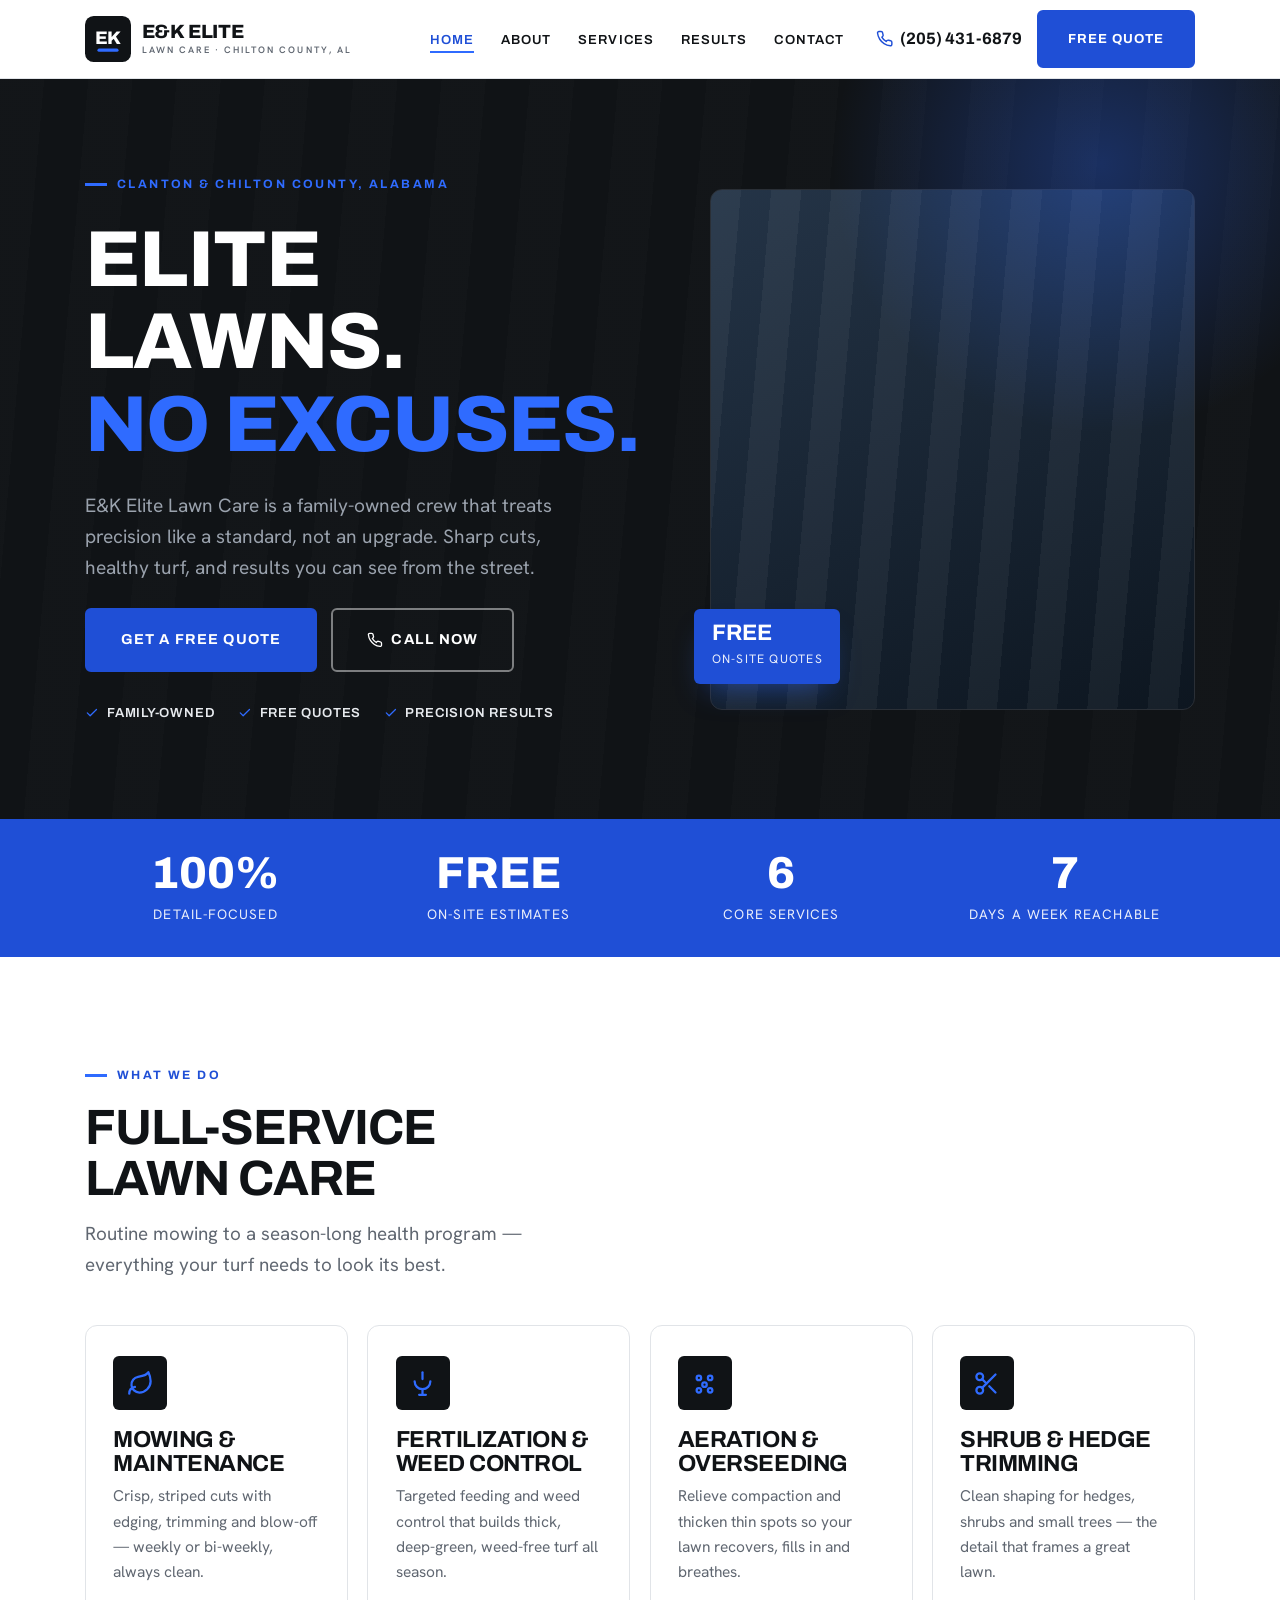
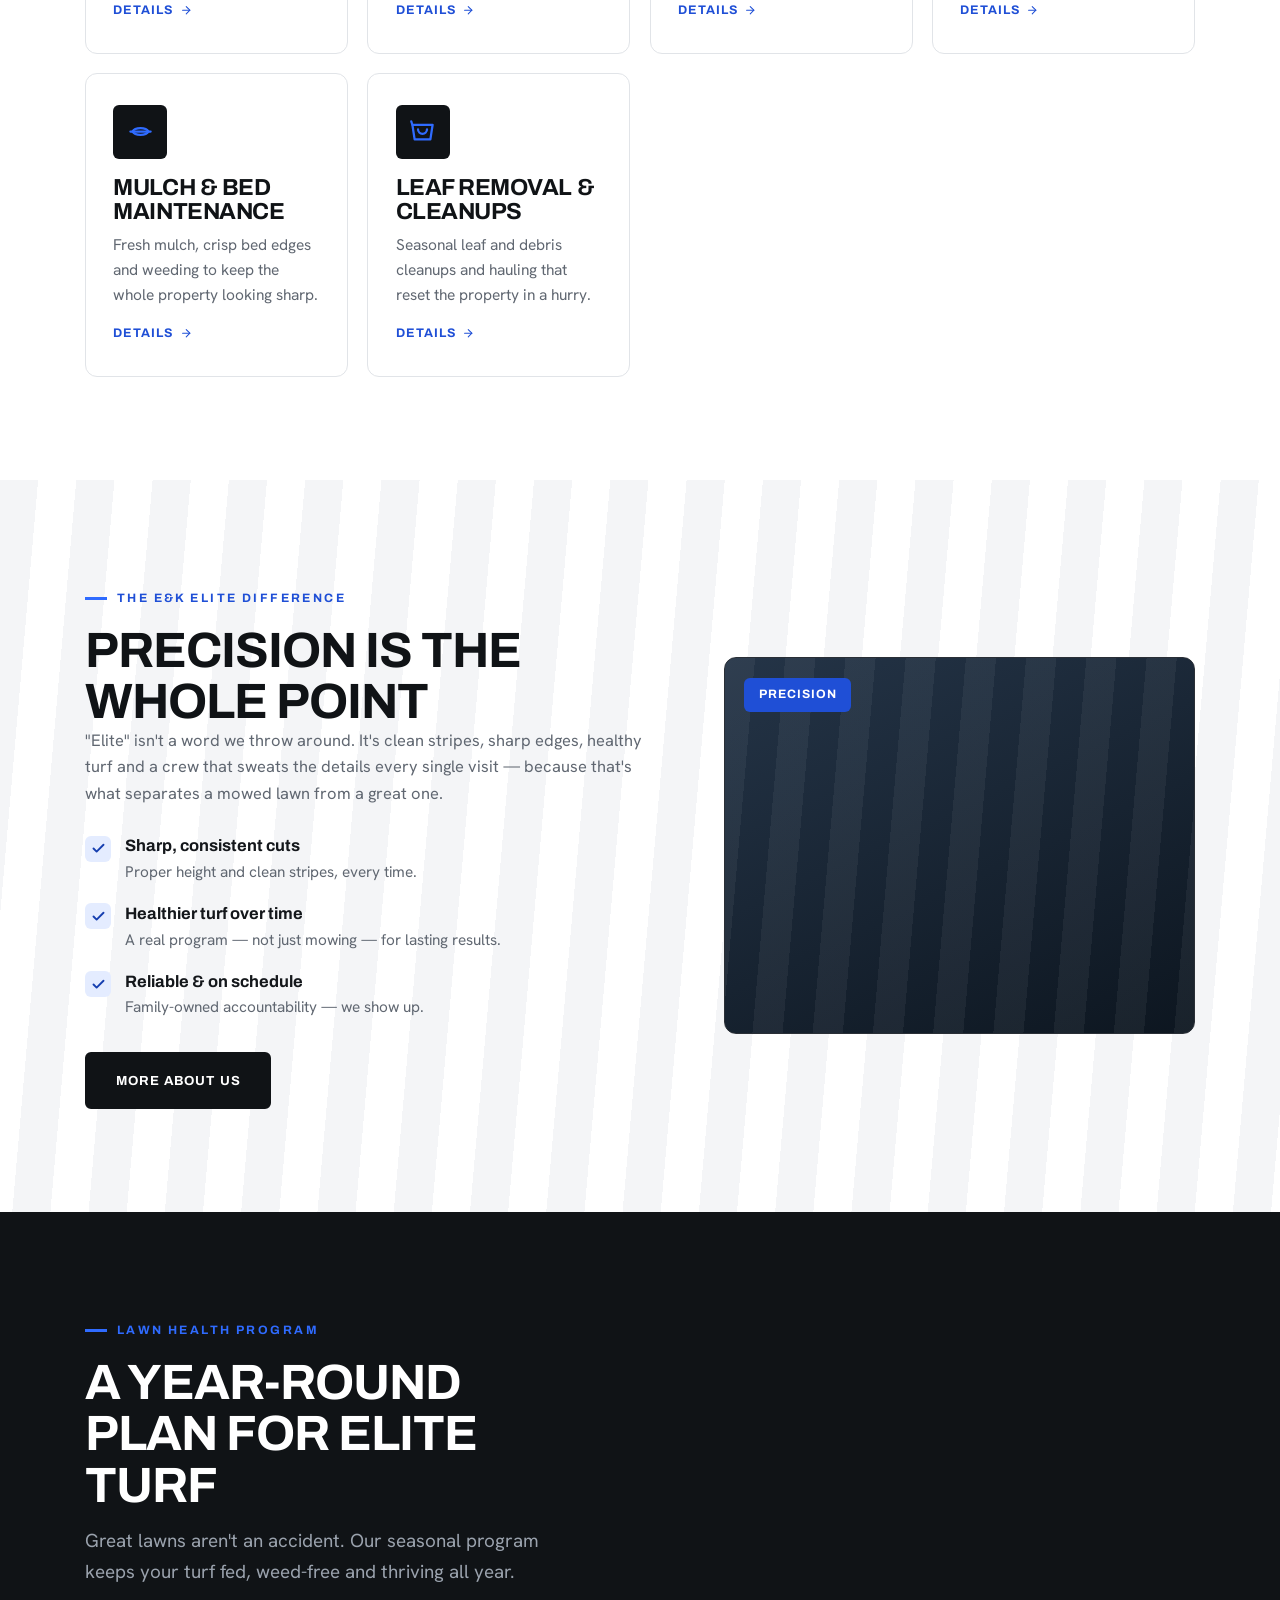
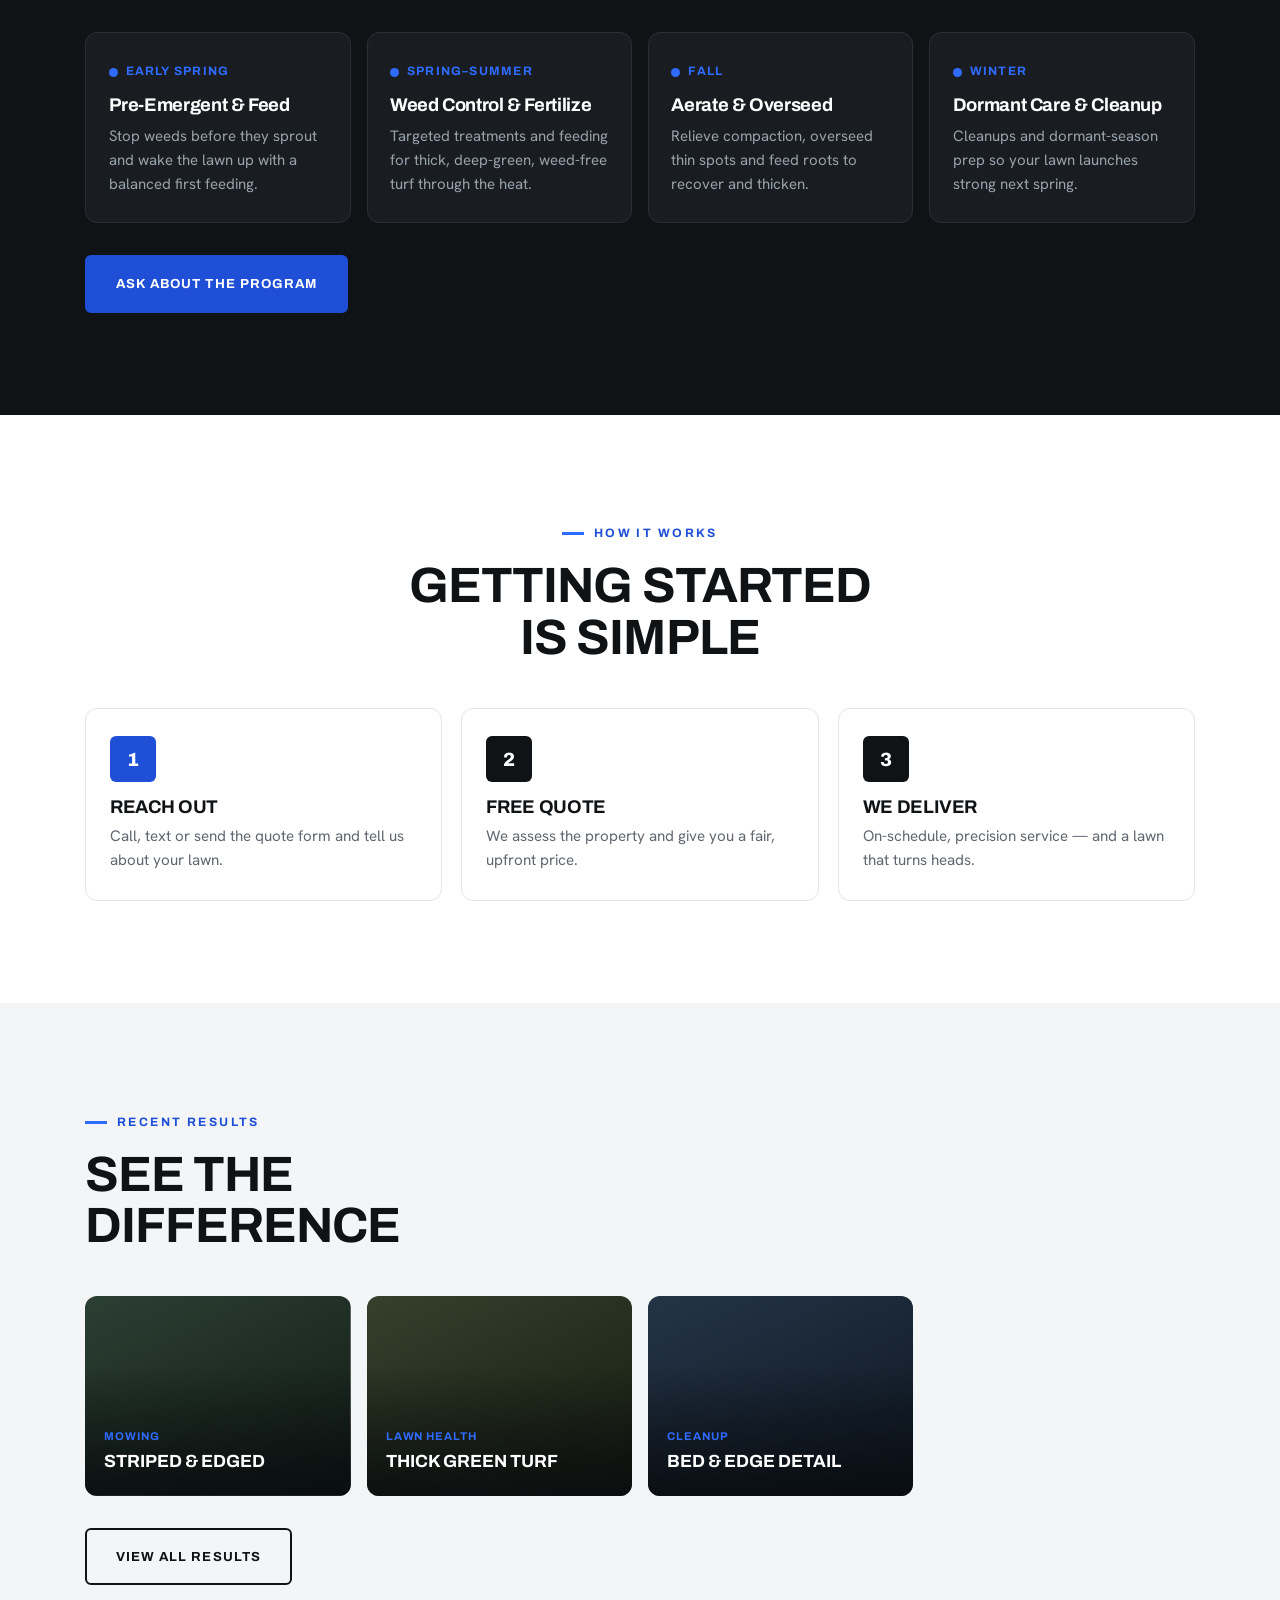
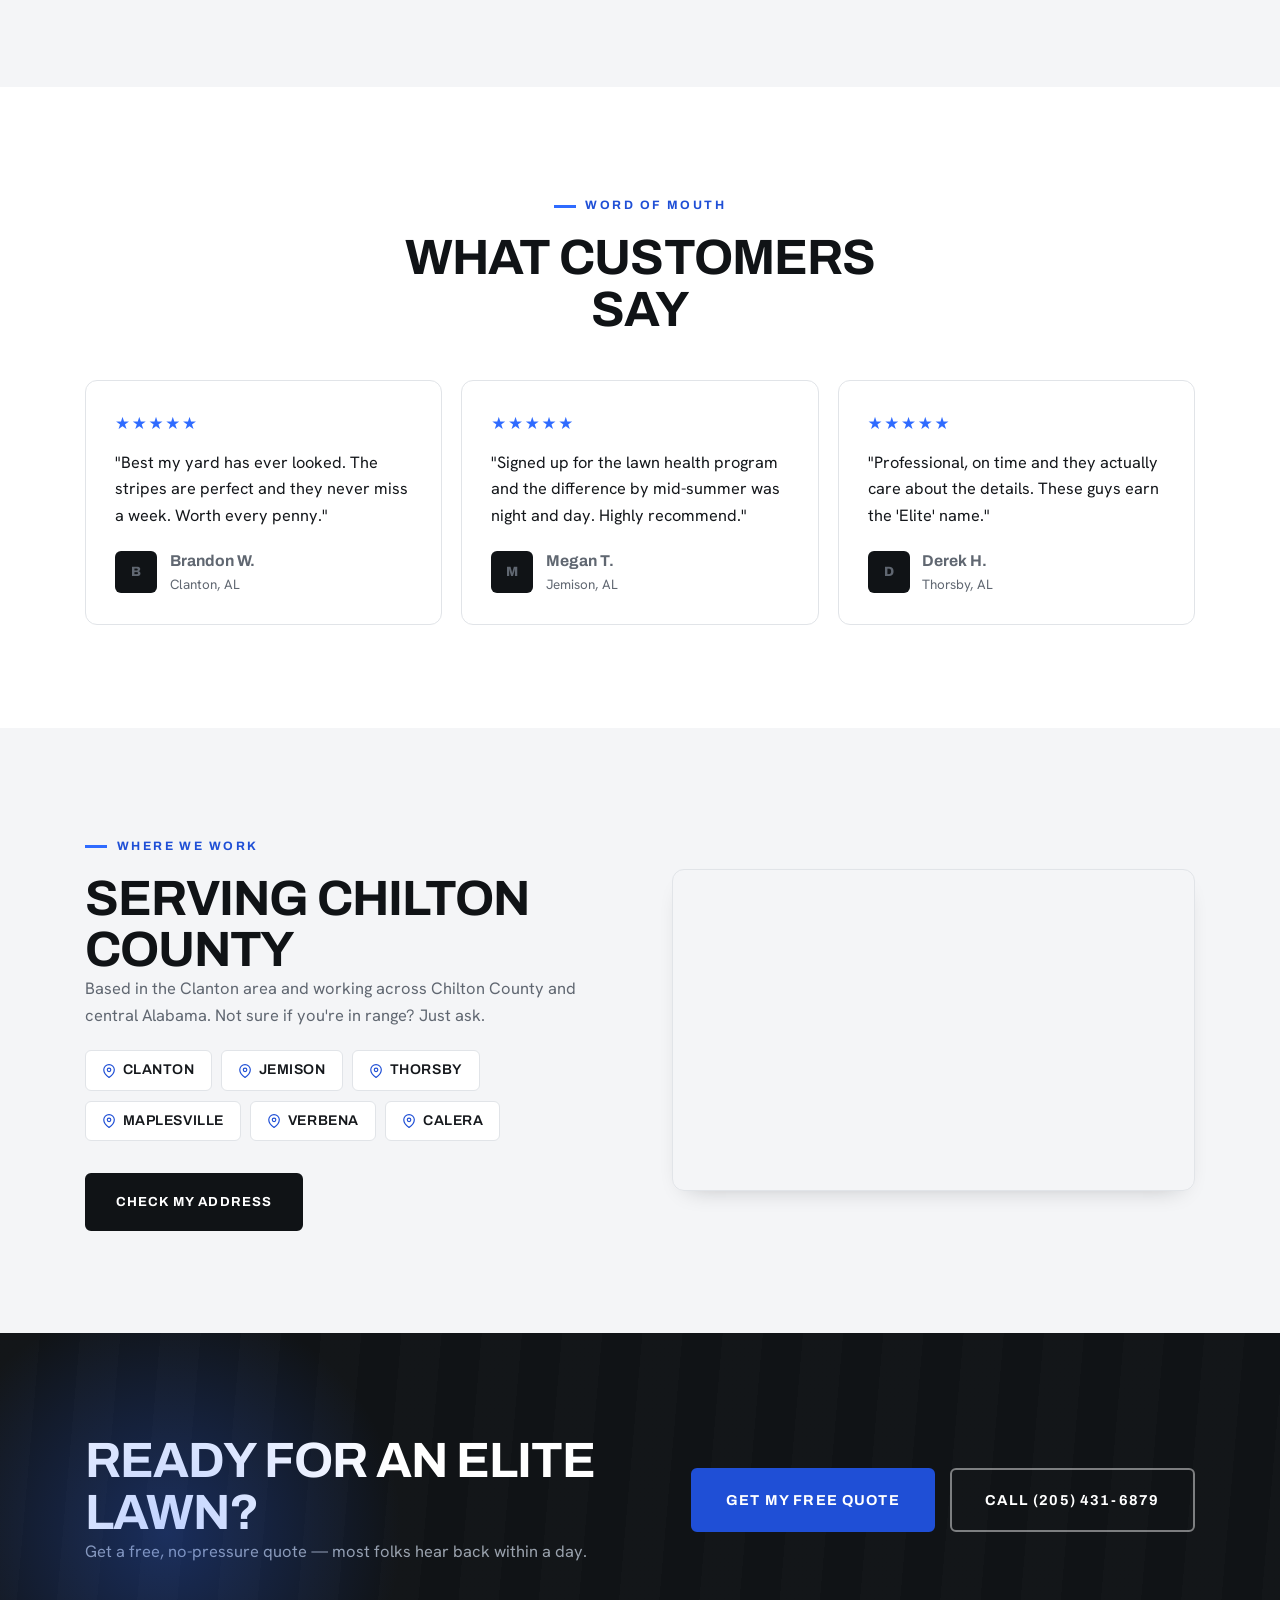
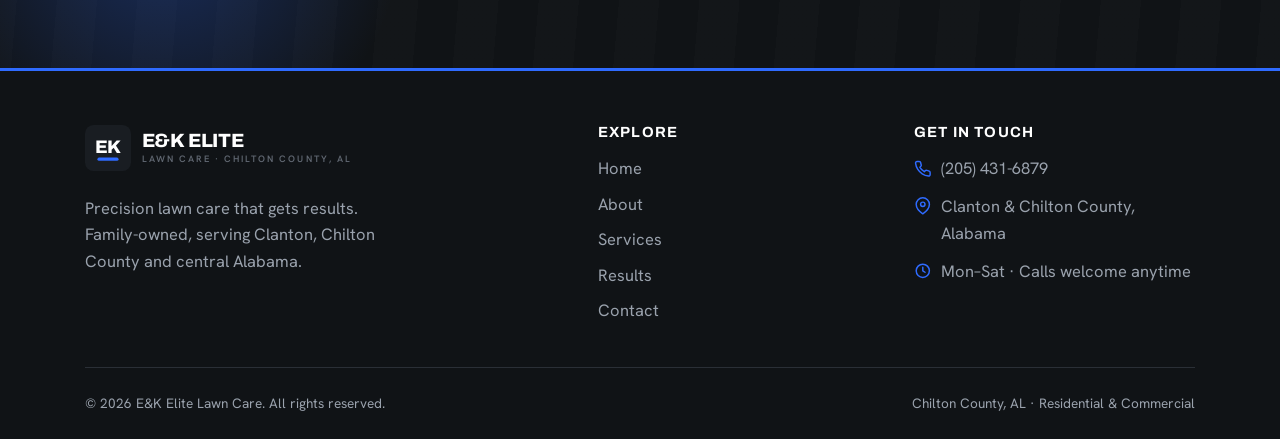
==== index.html @ ff31734d "Initial commit: E&K Elite Lawn Care website Co-Authored-By: Claude Opus 4.8 <noreply@anthropic.com>" ====
<!DOCTYPE html>
<html lang="en" class="no-js">
<head>
  <meta charset="UTF-8" />
  <meta name="viewport" content="width=device-width, initial-scale=1.0" />
  <title>E&amp;K Elite Lawn Care | Precision Lawn Care in Chilton County, AL</title>
  <meta name="description" content="E&K Elite Lawn Care delivers precision mowing, fertilization & weed control, and full lawn care across Clanton & Chilton County, AL. Free quotes — (205) 431-6879." />
  <meta name="theme-color" content="#101316" />
  <link rel="canonical" href="https://ekelitelawncare.example/" />

  <meta property="og:title" content="E&K Elite Lawn Care — Chilton County, AL" />
  <meta property="og:description" content="Precision lawn care that gets results. Family-owned, serving Clanton & Chilton County." />
  <meta property="og:type" content="website" />
  <meta property="og:locale" content="en_US" />

  <link rel="icon" href="assets/icons/favicon.svg" type="image/svg+xml" />
  <link rel="preconnect" href="https://fonts.googleapis.com" />
  <link rel="preconnect" href="https://fonts.gstatic.com" crossorigin />
  <link href="https://fonts.googleapis.com/css2?family=Archivo:wght@600;700;800&family=Hanken+Grotesk:wght@400;500;600;700&display=swap" rel="stylesheet" />
  <link rel="stylesheet" href="css/style.css" />

  <script type="application/ld+json">
  {
    "@context": "https://schema.org",
    "@type": "LandscapingBusiness",
    "name": "E&K Elite Lawn Care",
    "telephone": "+1-205-431-6879",
    "address": { "@type": "PostalAddress", "addressLocality": "Clanton", "addressRegion": "AL", "addressCountry": "US" },
    "areaServed": "Chilton County & central Alabama",
    "description": "Precision lawn care, fertilization and weed control serving Clanton and Chilton County, Alabama."
  }
  </script>
</head>
<body>
  <a class="skip-link" href="#main">Skip to content</a>

  <!-- ===================== HEADER ===================== -->
  <header class="header">
    <div class="container">
      <nav class="nav" aria-label="Primary">
        <a href="index.html" class="logo" aria-label="E&K Elite Lawn Care — home">
          <svg class="logo__mark" viewBox="0 0 48 48" aria-hidden="true">
            <rect width="48" height="48" rx="9" fill="#101316"/>
            <text x="24" y="29" text-anchor="middle" font-family="Archivo, Arial, sans-serif" font-weight="800" font-size="19" fill="#ffffff" letter-spacing="-0.5">EK</text>
            <rect x="13" y="34" width="22" height="3.4" rx="1.7" fill="#2f6bff"/>
          </svg>
          <span class="logo__name">E&amp;K Elite<small>Lawn Care · Chilton County, AL</small></span>
        </a>
        <div class="nav__menu" id="nav-menu">
          <ul class="nav__links">
            <li><a class="nav__link" href="index.html">Home</a></li>
            <li><a class="nav__link" href="about.html">About</a></li>
            <li><a class="nav__link" href="services.html">Services</a></li>
            <li><a class="nav__link" href="gallery.html">Results</a></li>
            <li><a class="nav__link" href="contact.html">Contact</a></li>
          </ul>
          <div class="nav__actions">
            <a href="tel:+12054316879" class="nav__phone" aria-label="Call (205) 431-6879">
              <svg viewBox="0 0 24 24" fill="none" stroke="currentColor" stroke-width="2" stroke-linecap="round" stroke-linejoin="round" aria-hidden="true"><path d="M22 16.92v3a2 2 0 0 1-2.18 2 19.79 19.79 0 0 1-8.63-3.07 19.5 19.5 0 0 1-6-6 19.79 19.79 0 0 1-3.07-8.67A2 2 0 0 1 4.11 2h3a2 2 0 0 1 2 1.72c.13.96.36 1.9.7 2.81a2 2 0 0 1-.45 2.11L8.09 9.91a16 16 0 0 0 6 6l1.27-1.27a2 2 0 0 1 2.11-.45c.91.34 1.85.57 2.81.7A2 2 0 0 1 22 16.92Z"/></svg>
              (205) 431-6879
            </a>
            <a href="contact.html" class="btn btn--blue">Free Quote</a>
          </div>
        </div>
        <button class="nav__toggle" aria-label="Toggle menu" aria-controls="nav-menu" aria-expanded="false"><span></span></button>
      </nav>
    </div>
  </header>
  <div class="nav-scrim" aria-hidden="true"></div>

  <main id="main">

    <!-- ===================== HERO ===================== -->
    <section class="hero">
      <div class="container hero__inner">
        <div class="hero__copy">
          <span class="eyebrow eyebrow--light reveal">Clanton &amp; Chilton County, Alabama</span>
          <h1 class="reveal" data-delay="1">Elite lawns.<br><span class="hl">No excuses.</span></h1>
          <p class="hero__lead reveal" data-delay="2">E&amp;K Elite Lawn Care is a family-owned crew that treats precision like a standard, not an upgrade. Sharp cuts, healthy turf, and results you can see from the street.</p>
          <div class="hero__actions reveal" data-delay="3">
            <a href="contact.html" class="btn btn--blue btn--lg">Get a Free Quote</a>
            <a href="tel:+12054316879" class="btn btn--ghost-light btn--lg">
              <svg viewBox="0 0 24 24" fill="none" stroke="currentColor" stroke-width="2" stroke-linecap="round" stroke-linejoin="round" aria-hidden="true"><path d="M22 16.92v3a2 2 0 0 1-2.18 2 19.79 19.79 0 0 1-8.63-3.07 19.5 19.5 0 0 1-6-6 19.79 19.79 0 0 1-3.07-8.67A2 2 0 0 1 4.11 2h3a2 2 0 0 1 2 1.72c.13.96.36 1.9.7 2.81a2 2 0 0 1-.45 2.11L8.09 9.91a16 16 0 0 0 6 6l1.27-1.27a2 2 0 0 1 2.11-.45c.91.34 1.85.57 2.81.7A2 2 0 0 1 22 16.92Z"/></svg>
              Call Now
            </a>
          </div>
          <div class="hero__chips reveal" data-delay="3">
            <span class="hero__chip"><svg viewBox="0 0 24 24" fill="none" stroke="currentColor" stroke-width="2.2" stroke-linecap="round" stroke-linejoin="round"><polyline points="20 6 9 17 4 12"/></svg>Family-Owned</span>
            <span class="hero__chip"><svg viewBox="0 0 24 24" fill="none" stroke="currentColor" stroke-width="2.2" stroke-linecap="round" stroke-linejoin="round"><polyline points="20 6 9 17 4 12"/></svg>Free Quotes</span>
            <span class="hero__chip"><svg viewBox="0 0 24 24" fill="none" stroke="currentColor" stroke-width="2.2" stroke-linecap="round" stroke-linejoin="round"><polyline points="20 6 9 17 4 12"/></svg>Precision Results</span>
          </div>
        </div>
        <div class="hero__visual reveal" data-delay="2">
          <!-- Replace background with a real striped-lawn / results photo -->
          <div class="hero__img" role="img" aria-label="A precision-striped, healthy green lawn"></div>
          <div class="hero__tag"><b>FREE</b><span>On-site quotes</span></div>
        </div>
      </div>
    </section>

    <!-- ===================== RESULTS STRIP ===================== -->
    <!-- Commitments, not track-record metrics. Update with real figures once available. -->
    <section class="results">
      <div class="container">
        <div class="results__row">
          <div class="results__item reveal"><div class="results__num"><span data-count="100" data-suffix="%">0%</span></div><div class="results__label">Detail-focused</div></div>
          <div class="results__item reveal" data-delay="1"><div class="results__num">FREE</div><div class="results__label">On-site estimates</div></div>
          <div class="results__item reveal" data-delay="2"><div class="results__num"><span data-count="6">0</span></div><div class="results__label">Core services</div></div>
          <div class="results__item reveal" data-delay="3"><div class="results__num"><span data-count="7">0</span></div><div class="results__label">Days a week reachable</div></div>
        </div>
      </div>
    </section>

    <!-- ===================== SERVICES ===================== -->
    <section class="section" aria-labelledby="svc-h">
      <div class="container">
        <div class="section-head reveal">
          <span class="eyebrow">What We Do</span>
          <h2 id="svc-h" style="margin-top:1rem">Full-service lawn care</h2>
          <p class="lead">Routine mowing to a season-long health program — everything your turf needs to look its best.</p>
        </div>
        <div class="cards">
          <article class="card reveal">
            <div class="card__ic"><svg viewBox="0 0 24 24" fill="none" stroke="currentColor" stroke-width="2" stroke-linecap="round" stroke-linejoin="round"><path d="M11 20A7 7 0 0 1 9.8 6.1C15.5 5 17 4.48 19 2c1 2 2 4.18 2 8 0 5.5-4.78 10-10 10Z"/><path d="M2 21c0-3 1.85-5.36 5.08-6"/></svg></div>
            <h3>Mowing &amp; Maintenance</h3>
            <p>Crisp, striped cuts with edging, trimming and blow-off — weekly or bi-weekly, always clean.</p>
            <a href="services.html#mowing" class="card__link">Details <svg viewBox="0 0 24 24" fill="none" stroke="currentColor" stroke-width="2" stroke-linecap="round" stroke-linejoin="round"><line x1="5" y1="12" x2="19" y2="12"/><polyline points="12 5 19 12 12 19"/></svg></a>
          </article>
          <article class="card reveal" data-delay="1">
            <div class="card__ic"><svg viewBox="0 0 24 24" fill="none" stroke="currentColor" stroke-width="2" stroke-linecap="round" stroke-linejoin="round"><path d="M12 2v6"/><path d="M5 10c0 4 3 7 7 7s7-3 7-7"/><path d="M9 22h6"/><path d="M12 17v5"/></svg></div>
            <h3>Fertilization &amp; Weed Control</h3>
            <p>Targeted feeding and weed control that builds thick, deep-green, weed-free turf all season.</p>
            <a href="services.html#fertilization" class="card__link">Details <svg viewBox="0 0 24 24" fill="none" stroke="currentColor" stroke-width="2" stroke-linecap="round" stroke-linejoin="round"><line x1="5" y1="12" x2="19" y2="12"/><polyline points="12 5 19 12 12 19"/></svg></a>
          </article>
          <article class="card reveal" data-delay="2">
            <div class="card__ic"><svg viewBox="0 0 24 24" fill="none" stroke="currentColor" stroke-width="2" stroke-linecap="round" stroke-linejoin="round"><circle cx="7" cy="7" r="2"/><circle cx="17" cy="7" r="2"/><circle cx="12" cy="13" r="2"/><circle cx="7" cy="18" r="2"/><circle cx="17" cy="18" r="2"/></svg></div>
            <h3>Aeration &amp; Overseeding</h3>
            <p>Relieve compaction and thicken thin spots so your lawn recovers, fills in and breathes.</p>
            <a href="services.html#aeration" class="card__link">Details <svg viewBox="0 0 24 24" fill="none" stroke="currentColor" stroke-width="2" stroke-linecap="round" stroke-linejoin="round"><line x1="5" y1="12" x2="19" y2="12"/><polyline points="12 5 19 12 12 19"/></svg></a>
          </article>
          <article class="card reveal">
            <div class="card__ic"><svg viewBox="0 0 24 24" fill="none" stroke="currentColor" stroke-width="2" stroke-linecap="round" stroke-linejoin="round"><circle cx="6" cy="6" r="3"/><circle cx="6" cy="18" r="3"/><line x1="20" y1="4" x2="8.12" y2="15.88"/><line x1="14.47" y1="14.48" x2="20" y2="20"/><line x1="8.12" y1="8.12" x2="12" y2="12"/></svg></div>
            <h3>Shrub &amp; Hedge Trimming</h3>
            <p>Clean shaping for hedges, shrubs and small trees — the detail that frames a great lawn.</p>
            <a href="services.html#trimming" class="card__link">Details <svg viewBox="0 0 24 24" fill="none" stroke="currentColor" stroke-width="2" stroke-linecap="round" stroke-linejoin="round"><line x1="5" y1="12" x2="19" y2="12"/><polyline points="12 5 19 12 12 19"/></svg></a>
          </article>
          <article class="card reveal" data-delay="1">
            <div class="card__ic"><svg viewBox="0 0 24 24" fill="none" stroke="currentColor" stroke-width="2" stroke-linecap="round" stroke-linejoin="round"><path d="M3 12h18"/><path d="M5 12c2-4 12-4 14 0"/><path d="M5 12c2 4 12 4 14 0"/></svg></div>
            <h3>Mulch &amp; Bed Maintenance</h3>
            <p>Fresh mulch, crisp bed edges and weeding to keep the whole property looking sharp.</p>
            <a href="services.html#mulch" class="card__link">Details <svg viewBox="0 0 24 24" fill="none" stroke="currentColor" stroke-width="2" stroke-linecap="round" stroke-linejoin="round"><line x1="5" y1="12" x2="19" y2="12"/><polyline points="12 5 19 12 12 19"/></svg></a>
          </article>
          <article class="card reveal" data-delay="2">
            <div class="card__ic"><svg viewBox="0 0 24 24" fill="none" stroke="currentColor" stroke-width="2" stroke-linecap="round" stroke-linejoin="round"><path d="M3 6h18l-2 13H5L3 6z"/><path d="M3 6 2 3"/><path d="M16 10a4 4 0 0 1-8 0"/></svg></div>
            <h3>Leaf Removal &amp; Cleanups</h3>
            <p>Seasonal leaf and debris cleanups and hauling that reset the property in a hurry.</p>
            <a href="services.html#cleanups" class="card__link">Details <svg viewBox="0 0 24 24" fill="none" stroke="currentColor" stroke-width="2" stroke-linecap="round" stroke-linejoin="round"><line x1="5" y1="12" x2="19" y2="12"/><polyline points="12 5 19 12 12 19"/></svg></a>
          </article>
        </div>
      </div>
    </section>

    <!-- ===================== FEATURE ===================== -->
    <section class="section section--paper stripes" aria-labelledby="feat-h">
      <div class="container split split--wide-left">
        <div class="reveal">
          <span class="eyebrow">The E&amp;K Elite Difference</span>
          <h2 id="feat-h" style="margin-top:1rem">Precision is the whole point</h2>
          <p class="muted">"Elite" isn't a word we throw around. It's clean stripes, sharp edges, healthy turf and a crew that sweats the details every single visit — because that's what separates a mowed lawn from a great one.</p>
          <ul class="checks">
            <li><span class="tick"><svg viewBox="0 0 24 24" fill="none" stroke="currentColor" stroke-width="3" stroke-linecap="round" stroke-linejoin="round"><polyline points="20 6 9 17 4 12"/></svg></span><span><b>Sharp, consistent cuts</b><span class="t">Proper height and clean stripes, every time.</span></span></li>
            <li><span class="tick"><svg viewBox="0 0 24 24" fill="none" stroke="currentColor" stroke-width="3" stroke-linecap="round" stroke-linejoin="round"><polyline points="20 6 9 17 4 12"/></svg></span><span><b>Healthier turf over time</b><span class="t">A real program — not just mowing — for lasting results.</span></span></li>
            <li><span class="tick"><svg viewBox="0 0 24 24" fill="none" stroke="currentColor" stroke-width="3" stroke-linecap="round" stroke-linejoin="round"><polyline points="20 6 9 17 4 12"/></svg></span><span><b>Reliable &amp; on schedule</b><span class="t">Family-owned accountability — we show up.</span></span></li>
          </ul>
          <a href="about.html" class="btn mt-2">More About Us</a>
        </div>
        <div class="feature__media reveal" data-delay="1">
          <!-- Replace background with a real striped-lawn detail photo -->
          <span class="pill">Precision</span>
        </div>
      </div>
    </section>

    <!-- ===================== PROGRAM TIMELINE ===================== -->
    <section class="section section--ink" aria-labelledby="prog-h">
      <div class="container">
        <div class="section-head reveal">
          <span class="eyebrow eyebrow--light">Lawn Health Program</span>
          <h2 id="prog-h" style="margin-top:1rem;color:#fff">A year-round plan for elite turf</h2>
          <p class="lead">Great lawns aren't an accident. Our seasonal program keeps your turf fed, weed-free and thriving all year.</p>
        </div>
        <div class="timeline reveal">
          <div class="phase"><span class="phase__season">Early Spring</span><h3>Pre-Emergent &amp; Feed</h3><p>Stop weeds before they sprout and wake the lawn up with a balanced first feeding.</p></div>
          <div class="phase"><span class="phase__season">Spring–Summer</span><h3>Weed Control &amp; Fertilize</h3><p>Targeted treatments and feeding for thick, deep-green, weed-free turf through the heat.</p></div>
          <div class="phase"><span class="phase__season">Fall</span><h3>Aerate &amp; Overseed</h3><p>Relieve compaction, overseed thin spots and feed roots to recover and thicken.</p></div>
          <div class="phase"><span class="phase__season">Winter</span><h3>Dormant Care &amp; Cleanup</h3><p>Cleanups and dormant-season prep so your lawn launches strong next spring.</p></div>
        </div>
        <p class="mt-2"><a href="contact.html" class="btn btn--blue">Ask About the Program</a></p>
      </div>
    </section>

    <!-- ===================== PROCESS ===================== -->
    <section class="section" aria-labelledby="how-h">
      <div class="container">
        <div class="section-head section-head--center reveal">
          <span class="eyebrow eyebrow--center">How It Works</span>
          <h2 id="how-h" style="margin-top:1rem">Getting started is simple</h2>
        </div>
        <div class="steps">
          <div class="step reveal"><div class="step__n">1</div><h3>Reach Out</h3><p>Call, text or send the quote form and tell us about your lawn.</p></div>
          <div class="step reveal" data-delay="1"><div class="step__n">2</div><h3>Free Quote</h3><p>We assess the property and give you a fair, upfront price.</p></div>
          <div class="step reveal" data-delay="2"><div class="step__n">3</div><h3>We Deliver</h3><p>On-schedule, precision service — and a lawn that turns heads.</p></div>
        </div>
      </div>
    </section>

    <!-- ===================== RESULTS TEASER ===================== -->
    <section class="section section--paper" aria-labelledby="work-h">
      <div class="container">
        <div class="section-head reveal">
          <span class="eyebrow">Recent Results</span>
          <h2 id="work-h" style="margin-top:1rem">See the difference</h2>
        </div>
        <!-- Placeholder tiles — replace each tile's background with a real photo -->
        <div class="gallery reveal">
          <article class="tile t-1"><span class="tile__cat">Mowing</span><span class="tile__title">Striped &amp; edged</span></article>
          <article class="tile t-3"><span class="tile__cat">Lawn Health</span><span class="tile__title">Thick green turf</span></article>
          <article class="tile t-2"><span class="tile__cat">Cleanup</span><span class="tile__title">Bed &amp; edge detail</span></article>
        </div>
        <p class="mt-2"><a href="gallery.html" class="btn btn--ghost">View All Results</a></p>
      </div>
    </section>

    <!-- ===================== REVIEWS ===================== -->
    <!-- PLACEHOLDER reviews — replace with real Google/Facebook reviews before launch. -->
    <section class="section" aria-labelledby="rev-h">
      <div class="container">
        <div class="section-head section-head--center reveal">
          <span class="eyebrow eyebrow--center">Word of Mouth</span>
          <h2 id="rev-h" style="margin-top:1rem">What customers say</h2>
        </div>
        <div class="reviews">
          <figure class="review reveal">
            <div class="review__stars" aria-label="5 out of 5 stars">★★★★★</div>
            <blockquote><p>"Best my yard has ever looked. The stripes are perfect and they never miss a week. Worth every penny."</p></blockquote>
            <figcaption class="review__by"><span class="review__av">B</span><span><b>Brandon W.</b><span>Clanton, AL</span></span></figcaption>
          </figure>
          <figure class="review reveal" data-delay="1">
            <div class="review__stars" aria-label="5 out of 5 stars">★★★★★</div>
            <blockquote><p>"Signed up for the lawn health program and the difference by mid-summer was night and day. Highly recommend."</p></blockquote>
            <figcaption class="review__by"><span class="review__av">M</span><span><b>Megan T.</b><span>Jemison, AL</span></span></figcaption>
          </figure>
          <figure class="review reveal" data-delay="2">
            <div class="review__stars" aria-label="5 out of 5 stars">★★★★★</div>
            <blockquote><p>"Professional, on time and they actually care about the details. These guys earn the 'Elite' name."</p></blockquote>
            <figcaption class="review__by"><span class="review__av">D</span><span><b>Derek H.</b><span>Thorsby, AL</span></span></figcaption>
          </figure>
        </div>
      </div>
    </section>

    <!-- ===================== SERVICE AREA ===================== -->
    <section class="section section--paper" aria-labelledby="area-h">
      <div class="container split">
        <div class="reveal">
          <span class="eyebrow">Where We Work</span>
          <h2 id="area-h" style="margin-top:1rem">Serving Chilton County</h2>
          <p class="muted">Based in the Clanton area and working across Chilton County and central Alabama. Not sure if you're in range? Just ask.</p>
          <div class="area__chips">
            <span class="area__chip"><svg viewBox="0 0 24 24" fill="none" stroke="currentColor" stroke-width="2"><path d="M21 10c0 7-9 13-9 13s-9-6-9-13a9 9 0 0 1 18 0Z"/><circle cx="12" cy="10" r="3"/></svg>Clanton</span>
            <span class="area__chip"><svg viewBox="0 0 24 24" fill="none" stroke="currentColor" stroke-width="2"><path d="M21 10c0 7-9 13-9 13s-9-6-9-13a9 9 0 0 1 18 0Z"/><circle cx="12" cy="10" r="3"/></svg>Jemison</span>
            <span class="area__chip"><svg viewBox="0 0 24 24" fill="none" stroke="currentColor" stroke-width="2"><path d="M21 10c0 7-9 13-9 13s-9-6-9-13a9 9 0 0 1 18 0Z"/><circle cx="12" cy="10" r="3"/></svg>Thorsby</span>
            <span class="area__chip"><svg viewBox="0 0 24 24" fill="none" stroke="currentColor" stroke-width="2"><path d="M21 10c0 7-9 13-9 13s-9-6-9-13a9 9 0 0 1 18 0Z"/><circle cx="12" cy="10" r="3"/></svg>Maplesville</span>
            <span class="area__chip"><svg viewBox="0 0 24 24" fill="none" stroke="currentColor" stroke-width="2"><path d="M21 10c0 7-9 13-9 13s-9-6-9-13a9 9 0 0 1 18 0Z"/><circle cx="12" cy="10" r="3"/></svg>Verbena</span>
            <span class="area__chip"><svg viewBox="0 0 24 24" fill="none" stroke="currentColor" stroke-width="2"><path d="M21 10c0 7-9 13-9 13s-9-6-9-13a9 9 0 0 1 18 0Z"/><circle cx="12" cy="10" r="3"/></svg>Calera</span>
          </div>
          <a href="contact.html" class="btn mt-2">Check My Address</a>
        </div>
        <div class="area__map reveal" data-delay="1">
          <iframe title="E&K Elite Lawn Care service area — Chilton County, Alabama"
            src="https://www.google.com/maps?q=Clanton,%20Alabama&output=embed"
            loading="lazy" referrerpolicy="no-referrer-when-downgrade"></iframe>
        </div>
      </div>
    </section>

    <!-- ===================== CTA ===================== -->
    <section class="section cta">
      <div class="container cta__inner">
        <div class="reveal">
          <h2>Ready for an elite lawn?</h2>
          <p>Get a free, no-pressure quote — most folks hear back within a day.</p>
        </div>
        <div class="hero__actions reveal" data-delay="1">
          <a href="contact.html" class="btn btn--blue btn--lg">Get My Free Quote</a>
          <a href="tel:+12054316879" class="btn btn--ghost-light btn--lg">Call (205) 431-6879</a>
        </div>
      </div>
    </section>
  </main>

  <!-- ===================== FOOTER ===================== -->
  <footer class="footer">
    <div class="container">
      <div class="footer__grid">
        <div class="footer__about">
          <a href="index.html" class="logo" aria-label="E&K Elite Lawn Care — home">
            <svg class="logo__mark" viewBox="0 0 48 48" aria-hidden="true">
              <rect width="48" height="48" rx="9" fill="#191d22"/>
              <text x="24" y="29" text-anchor="middle" font-family="Archivo, Arial, sans-serif" font-weight="800" font-size="19" fill="#ffffff" letter-spacing="-0.5">EK</text>
              <rect x="13" y="34" width="22" height="3.4" rx="1.7" fill="#2f6bff"/>
            </svg>
            <span class="logo__name">E&amp;K Elite<small>Lawn Care · Chilton County, AL</small></span>
          </a>
          <p>Precision lawn care that gets results. Family-owned, serving Clanton, Chilton County and central Alabama.</p>
        </div>
        <div>
          <h4>Explore</h4>
          <ul class="footer__links">
            <li><a href="index.html">Home</a></li>
            <li><a href="about.html">About</a></li>
            <li><a href="services.html">Services</a></li>
            <li><a href="gallery.html">Results</a></li>
            <li><a href="contact.html">Contact</a></li>
          </ul>
        </div>
        <div>
          <h4>Get in Touch</h4>
          <ul class="footer__contact">
            <li><svg viewBox="0 0 24 24" fill="none" stroke="currentColor" stroke-width="2" stroke-linecap="round" stroke-linejoin="round"><path d="M22 16.92v3a2 2 0 0 1-2.18 2 19.79 19.79 0 0 1-8.63-3.07 19.5 19.5 0 0 1-6-6 19.79 19.79 0 0 1-3.07-8.67A2 2 0 0 1 4.11 2h3a2 2 0 0 1 2 1.72c.13.96.36 1.9.7 2.81a2 2 0 0 1-.45 2.11L8.09 9.91a16 16 0 0 0 6 6l1.27-1.27a2 2 0 0 1 2.11-.45c.91.34 1.85.57 2.81.7A2 2 0 0 1 22 16.92Z"/></svg><a href="tel:+12054316879">(205) 431-6879</a></li>
            <li><svg viewBox="0 0 24 24" fill="none" stroke="currentColor" stroke-width="2" stroke-linecap="round" stroke-linejoin="round"><path d="M21 10c0 7-9 13-9 13s-9-6-9-13a9 9 0 0 1 18 0Z"/><circle cx="12" cy="10" r="3"/></svg><span>Clanton &amp; Chilton County, Alabama</span></li>
            <li><svg viewBox="0 0 24 24" fill="none" stroke="currentColor" stroke-width="2" stroke-linecap="round" stroke-linejoin="round"><circle cx="12" cy="12" r="9"/><polyline points="12 7 12 12 15 14"/></svg><span>Mon–Sat · Calls welcome anytime</span></li>
          </ul>
        </div>
      </div>
      <div class="footer__bottom">
        <span>&copy; <span id="year">2026</span> E&amp;K Elite Lawn Care. All rights reserved.</span>
        <span>Chilton County, AL · Residential &amp; Commercial</span>
      </div>
    </div>
  </footer>

  <button class="to-top" aria-label="Back to top"><svg viewBox="0 0 24 24" fill="none" stroke="currentColor" stroke-width="2.4" stroke-linecap="round" stroke-linejoin="round" width="20" height="20"><polyline points="18 15 12 9 6 15"/></svg></button>

  <nav class="callbar" aria-label="Quick actions">
    <a href="tel:+12054316879"><svg viewBox="0 0 24 24" fill="none" stroke="currentColor" stroke-width="2" stroke-linecap="round" stroke-linejoin="round"><path d="M22 16.92v3a2 2 0 0 1-2.18 2 19.79 19.79 0 0 1-8.63-3.07 19.5 19.5 0 0 1-6-6 19.79 19.79 0 0 1-3.07-8.67A2 2 0 0 1 4.11 2h3a2 2 0 0 1 2 1.72c.13.96.36 1.9.7 2.81a2 2 0 0 1-.45 2.11L8.09 9.91a16 16 0 0 0 6 6l1.27-1.27a2 2 0 0 1 2.11-.45c.91.34 1.85.57 2.81.7A2 2 0 0 1 22 16.92Z"/></svg>Call Now</a>
    <a href="contact.html"><svg viewBox="0 0 24 24" fill="none" stroke="currentColor" stroke-width="2" stroke-linecap="round" stroke-linejoin="round"><path d="M14 2H6a2 2 0 0 0-2 2v16a2 2 0 0 0 2 2h12a2 2 0 0 0 2-2V8z"/><polyline points="14 2 14 8 20 8"/></svg>Free Quote</a>
  </nav>

  <script src="js/main.js" defer></script>
</body>
</html>
---- css/style.css ----
/* =====================================================================
   E&K Elite Lawn Care — "Elite Precision" design system
   High-contrast monochrome + electric blue. Archivo + Hanken Grotesk.
   Sharp, sporty, premium. Mowing-stripe motifs. No frameworks.
   ===================================================================== */

/* ----------------------------- Tokens ------------------------------ */
:root {
  /* Brand */
  --ink:       #101316;   /* cool near-black */
  --ink-2:     #191d22;   /* dark panel */
  --ink-3:     #2a2f36;
  --blue:      #2f6bff;   /* electric accent */
  --blue-600:  #1f4fd6;   /* links / buttons */
  --blue-700:  #163fb0;
  --blue-100:  #e4ecff;
  --blue-50:   #f1f5ff;

  /* Neutrals */
  --white:     #ffffff;
  --paper:     #f4f5f7;   /* light gray surface */
  --paper-2:   #eceef1;
  --line:      #e1e4e8;
  --line-dark: #2a2f36;

  /* Text */
  --text:      #14171b;
  --muted:     #606771;
  --on-dark:   #e7eaee;
  --on-dark-mut:#9aa2ad;

  /* System */
  --radius:    6px;
  --radius-lg: 12px;
  --shadow:    0 22px 48px -26px rgba(16,19,22,.4);
  --shadow-sm: 0 10px 24px -16px rgba(16,19,22,.32);
  --shadow-blue: 0 16px 30px -14px rgba(47,107,255,.5);
  --container: 1180px;
  --gutter:    clamp(1.1rem, 4vw, 2.2rem);
  --ease:      cubic-bezier(.2,.65,.25,1);

  --ff-display:"Archivo", system-ui, sans-serif;
  --ff-body:   "Hanken Grotesk", system-ui, -apple-system, "Segoe UI", sans-serif;
}

/* ----------------------------- Reset ------------------------------- */
*, *::before, *::after { box-sizing: border-box; }
* { margin: 0; }
html { scroll-behavior: smooth; -webkit-text-size-adjust: 100%; }
@media (prefers-reduced-motion: reduce) {
  html { scroll-behavior: auto; }
  *, *::before, *::after { animation-duration: .001ms !important; transition-duration: .001ms !important; }
}
body {
  font-family: var(--ff-body);
  color: var(--text);
  background: var(--white);
  line-height: 1.62;
  font-size: 1.03rem;
  -webkit-font-smoothing: antialiased;
  text-rendering: optimizeLegibility;
}
img, svg, picture, iframe { display: block; max-width: 100%; }
a { color: inherit; text-decoration: none; }
button { font: inherit; cursor: pointer; border: 0; background: none; color: inherit; }
input, textarea, select { font: inherit; color: inherit; }
ul { list-style: none; padding: 0; }
::selection { background: var(--blue); color: #fff; }
:focus-visible { outline: 3px solid var(--blue); outline-offset: 2px; border-radius: 3px; }

/* --------------------------- Typography ---------------------------- */
h1, h2, h3, h4, .display {
  font-family: var(--ff-display);
  font-weight: 700;
  line-height: 1.04;
  letter-spacing: -0.02em;
  color: var(--ink);
}
h1 { font-size: clamp(2.6rem, 6.2vw, 5rem); font-weight: 800; text-transform: uppercase; letter-spacing: -.01em; }
h2 { font-size: clamp(1.9rem, 4.2vw, 3.1rem); text-transform: uppercase; }
h3 { font-size: clamp(1.2rem, 2vw, 1.45rem); }
p { max-width: 62ch; }
strong { font-weight: 700; }
.hl { color: var(--blue); }

.eyebrow {
  display: inline-flex; align-items: center; gap: .6rem;
  font-family: var(--ff-display); font-weight: 700; font-size: .76rem;
  text-transform: uppercase; letter-spacing: .2em; color: var(--blue-600);
}
.eyebrow::before { content: ""; width: 22px; height: 3px; background: var(--blue); }
.eyebrow--center { justify-content: center; }
.eyebrow--light { color: var(--blue); }
.lead { font-size: 1.18rem; color: var(--muted); }

/* --------------------------- Layout -------------------------------- */
.container { width: 100%; max-width: var(--container); margin-inline: auto; padding-inline: var(--gutter); }
.section { padding-block: clamp(3.6rem, 8vw, 6.5rem); }
.section--tight { padding-block: clamp(2.4rem, 5vw, 3.6rem); }
.section--paper { background: var(--paper); }
.section--ink { background: var(--ink); color: var(--on-dark); }
.section--ink h1, .section--ink h2, .section--ink h3 { color: #fff; }
.section--ink .lead, .section--ink .muted { color: var(--on-dark-mut); }
.section-head { max-width: 56ch; margin-bottom: 2.8rem; }
.section-head--center { margin-inline: auto; text-align: center; }
.section-head p { margin-top: .9rem; }
.split { display: grid; gap: clamp(2rem,5vw,4rem); align-items: center; }
@media (min-width: 900px) { .split { grid-template-columns: 1fr 1fr; } .split--wide-left { grid-template-columns: 1.1fr .9fr; } }
.muted { color: var(--muted); }

/* mowing-stripe texture */
.stripes { background-image: repeating-linear-gradient(95deg, var(--paper) 0 38px, var(--white) 38px 76px); }

/* --------------------------- Buttons ------------------------------- */
.btn {
  --bg: var(--ink); --fg: #fff;
  display: inline-flex; align-items: center; gap: .55rem;
  background: var(--bg); color: var(--fg);
  font-family: var(--ff-display); font-weight: 700; font-size: .82rem; letter-spacing: .08em; text-transform: uppercase;
  padding: 1rem 1.8rem; border-radius: var(--radius); border: 2px solid var(--bg);
  transition: transform .18s var(--ease), background .18s var(--ease), box-shadow .18s var(--ease), border-color .18s var(--ease);
}
.btn:hover { transform: translateY(-2px); box-shadow: var(--shadow); }
.btn--blue { --bg: var(--blue-600); border-color: var(--blue-600); }
.btn--blue:hover { background: var(--blue-700); border-color: var(--blue-700); box-shadow: var(--shadow-blue); }
.btn--ghost { --bg: transparent; --fg: var(--ink); border-color: var(--ink); }
.btn--ghost:hover { background: var(--ink); color: #fff; }
.btn--ghost-light { --bg: transparent; --fg: #fff; border-color: rgba(255,255,255,.45); }
.btn--ghost-light:hover { background: #fff; color: var(--ink); border-color: #fff; }
.btn--lg { padding: 1.15rem 2.1rem; font-size: .9rem; }
.btn svg { width: 1.1em; height: 1.1em; }

/* --------------------------- Header / Nav -------------------------- */
.header { position: sticky; top: 0; z-index: 60; background: rgba(255,255,255,.92); backdrop-filter: blur(10px); border-bottom: 1px solid var(--line); transition: box-shadow .3s var(--ease); }
.header.is-stuck { box-shadow: 0 10px 30px -22px rgba(16,19,22,.35); }
.nav { display: flex; align-items: center; justify-content: space-between; gap: 1.2rem; height: 78px; }
.logo { display: inline-flex; align-items: center; gap: .65rem; color: var(--ink); }
.logo__mark { width: 46px; height: 46px; flex: none; }
.logo__name { font-family: var(--ff-display); font-weight: 800; font-size: 1.2rem; letter-spacing: -.01em; line-height: 1; text-transform: uppercase; }
.logo__name small { display: block; font-family: var(--ff-body); font-size: .58rem; font-weight: 600; letter-spacing: .22em; text-transform: uppercase; color: var(--muted); margin-top: .3rem; }

.nav__menu { display: flex; align-items: center; gap: 2rem; }
.nav__links { display: flex; align-items: center; gap: 1.7rem; }
.nav__link { font-family: var(--ff-display); font-weight: 600; font-size: .82rem; letter-spacing: .08em; text-transform: uppercase; color: var(--ink); position: relative; padding: .3rem 0; transition: color .2s var(--ease); }
.nav__link::after { content: ""; position: absolute; left: 0; bottom: -2px; width: 0; height: 2px; background: var(--blue); transition: width .22s var(--ease); }
.nav__link:hover { color: var(--blue-600); }
.nav__link:hover::after, .nav__link.is-active::after { width: 100%; }
.nav__link.is-active { color: var(--blue-600); }
.nav__actions { display: flex; align-items: center; gap: .9rem; }
.nav__phone { display: inline-flex; align-items: center; gap: .45rem; font-family: var(--ff-display); font-weight: 700; color: var(--ink); }
.nav__phone svg { width: 1.05em; color: var(--blue-600); }

.nav__toggle { display: none; width: 46px; height: 46px; border-radius: var(--radius); border: 1px solid var(--line); background: var(--white); position: relative; }
.nav__toggle span, .nav__toggle span::before, .nav__toggle span::after { content: ""; position: absolute; left: 50%; top: 50%; width: 22px; height: 2.4px; background: var(--ink); border-radius: 2px; transform: translate(-50%,-50%); transition: transform .25s var(--ease), opacity .25s var(--ease); }
.nav__toggle span::before { transform: translate(-50%,-7px); }
.nav__toggle span::after  { transform: translate(-50%,7px); }
.nav__toggle[aria-expanded="true"] span { background: transparent; }
.nav__toggle[aria-expanded="true"] span::before { transform: translate(-50%,0) rotate(45deg); }
.nav__toggle[aria-expanded="true"] span::after  { transform: translate(-50%,0) rotate(-45deg); }

@media (max-width: 920px) {
  .nav__toggle { display: block; z-index: 70; }
  .nav__menu { position: fixed; inset: 0 0 0 auto; width: min(84vw, 350px); flex-direction: column; align-items: flex-start; justify-content: center; gap: 2rem; background: var(--white); padding: 5rem 2rem; box-shadow: var(--shadow); transform: translateX(100%); transition: transform .32s var(--ease); z-index: 65; }
  .nav__menu.is-open { transform: translateX(0); }
  .nav__links { flex-direction: column; align-items: flex-start; gap: 1.3rem; }
  .nav__link { font-size: 1.05rem; }
  .nav__actions { flex-direction: column; align-items: flex-start; gap: 1rem; width: 100%; }
  .nav__actions .btn { width: 100%; justify-content: center; }
  .nav-scrim { position: fixed; inset: 0; background: rgba(16,19,22,.45); opacity: 0; visibility: hidden; transition: opacity .3s; z-index: 64; }
  .nav-scrim.is-open { opacity: 1; visibility: visible; }
}

/* ----------------------------- Hero -------------------------------- */
.hero { position: relative; background: var(--ink); color: var(--on-dark); overflow: hidden; }
.hero::before { content: ""; position: absolute; inset: 0; opacity: .5; background-image: repeating-linear-gradient(95deg, rgba(255,255,255,.025) 0 44px, transparent 44px 88px); }
.hero::after { content: ""; position: absolute; right: -10%; top: -30%; width: 48%; aspect-ratio: 1; background: radial-gradient(circle, rgba(47,107,255,.32), transparent 62%); }
.hero__inner { position: relative; display: grid; gap: clamp(2rem,5vw,3.5rem); align-items: center; padding-block: clamp(3.4rem,8vw,6rem); }
@media (min-width: 920px) { .hero__inner { grid-template-columns: 1.08fr .92fr; } }
.hero__copy { display: grid; gap: 1.5rem; }
.hero h1 { color: #fff; }
.hero h1 .hl { color: var(--blue); }
.hero__lead { font-size: 1.2rem; color: var(--on-dark-mut); max-width: 44ch; }
.hero__actions { display: flex; flex-wrap: wrap; gap: .9rem; align-items: center; }
.hero__chips { display: flex; flex-wrap: wrap; gap: .6rem 1.4rem; margin-top: .4rem; }
.hero__chip { display: inline-flex; align-items: center; gap: .5rem; font-family: var(--ff-display); font-weight: 600; font-size: .82rem; text-transform: uppercase; letter-spacing: .06em; color: var(--on-dark); }
.hero__chip svg { width: 1.05em; color: var(--blue); }
.hero__visual { position: relative; }
.hero__img { aspect-ratio: 4/4.3; border-radius: var(--radius-lg); overflow: hidden; background: linear-gradient(155deg,#243447,#0d1620); border: 1px solid var(--line-dark); position: relative; }
.hero__img::after { content: ""; position: absolute; inset: 0; background-image: repeating-linear-gradient(95deg, rgba(255,255,255,.045) 0 30px, transparent 30px 60px); }
.hero__tag { position: absolute; left: -1rem; bottom: 1.6rem; background: var(--blue-600); color: #fff; border-radius: var(--radius); padding: .8rem 1.1rem; box-shadow: var(--shadow-blue); }
.hero__tag b { font-family: var(--ff-display); display: block; font-size: 1.4rem; line-height: 1; }
.hero__tag span { font-size: .76rem; text-transform: uppercase; letter-spacing: .1em; opacity: .9; }

/* --------------------------- Results strip ------------------------- */
.results { background: var(--blue-600); color: #fff; }
.results__row { display: grid; grid-template-columns: repeat(2,1fr); gap: 1.4rem; padding-block: 2rem; }
@media (min-width: 760px) { .results__row { grid-template-columns: repeat(4,1fr); } }
.results__item { text-align: center; }
.results__num { font-family: var(--ff-display); font-weight: 800; font-size: clamp(2rem,4.5vw,2.8rem); line-height: 1; }
.results__label { font-size: .85rem; opacity: .9; margin-top: .4rem; text-transform: uppercase; letter-spacing: .08em; }

/* --------------------------- Service cards ------------------------- */
.cards { display: grid; gap: 1.2rem; grid-template-columns: repeat(auto-fit, minmax(255px,1fr)); }
.card { background: var(--white); border: 1px solid var(--line); border-radius: var(--radius-lg); padding: 1.9rem 1.7rem; position: relative; overflow: hidden; transition: transform .2s var(--ease), box-shadow .2s var(--ease), border-color .2s var(--ease); }
.card::before { content: ""; position: absolute; left: 0; top: 0; bottom: 0; width: 4px; background: var(--blue); transform: scaleY(0); transform-origin: top; transition: transform .25s var(--ease); }
.card:hover { transform: translateY(-5px); box-shadow: var(--shadow); border-color: transparent; }
.card:hover::before { transform: scaleY(1); }
.card__ic { width: 54px; height: 54px; border-radius: var(--radius); background: var(--ink); color: var(--blue); display: grid; place-items: center; margin-bottom: 1.1rem; transition: background .2s var(--ease), color .2s var(--ease); }
.card:hover .card__ic { background: var(--blue-600); color: #fff; }
.card__ic svg { width: 27px; height: 27px; }
.card h3 { margin-bottom: .45rem; text-transform: uppercase; }
.card p { color: var(--muted); font-size: .97rem; }
.card__link { display: inline-flex; align-items: center; gap: .4rem; margin-top: 1rem; font-family: var(--ff-display); font-weight: 700; font-size: .78rem; text-transform: uppercase; letter-spacing: .08em; color: var(--blue-600); }
.card__link svg { width: 1em; transition: transform .2s var(--ease); }
.card:hover .card__link svg { transform: translateX(4px); }

/* --------------------------- Feature split ------------------------- */
.feature__media { position: relative; aspect-ratio: 5/4; border-radius: var(--radius-lg); overflow: hidden; background: linear-gradient(155deg,#243447,#0d1620); border: 1px solid var(--line-dark); }
.feature__media::after { content: ""; position: absolute; inset: 0; background-image: repeating-linear-gradient(95deg, rgba(255,255,255,.05) 0 30px, transparent 30px 60px); }
.feature__media .pill { position: absolute; left: 1.2rem; top: 1.2rem; z-index: 1; background: var(--blue-600); color: #fff; font-family: var(--ff-display); font-weight: 700; font-size: .76rem; text-transform: uppercase; letter-spacing: .08em; padding: .45rem .9rem; border-radius: var(--radius); }
.checks { display: grid; gap: 1rem; margin-top: 1.6rem; }
.checks li { display: grid; grid-template-columns: auto 1fr; gap: .85rem; align-items: start; }
.checks .tick { width: 26px; height: 26px; border-radius: var(--radius); background: var(--blue-100); color: var(--blue-700); display: grid; place-items: center; flex: none; margin-top: .15rem; }
.checks .tick svg { width: 15px; height: 15px; }
.checks b { font-family: var(--ff-display); font-weight: 700; }
.checks span.t { display: block; color: var(--muted); font-size: .96rem; }

/* --------------------------- Program timeline ---------------------- */
.timeline { display: grid; gap: 1rem; grid-template-columns: repeat(auto-fit, minmax(220px,1fr)); counter-reset: ph; }
.phase { background: var(--ink-2); border: 1px solid var(--line-dark); border-radius: var(--radius-lg); padding: 1.6rem 1.4rem; position: relative; }
.phase__season { display: inline-flex; align-items: center; gap: .5rem; font-family: var(--ff-display); font-weight: 700; font-size: .76rem; text-transform: uppercase; letter-spacing: .1em; color: var(--blue); }
.phase__season::before { content: ""; width: 9px; height: 9px; border-radius: 50%; background: var(--blue); }
.phase h3 { color: #fff; margin: .7rem 0 .5rem; font-size: 1.15rem; }
.phase p { color: var(--on-dark-mut); font-size: .94rem; }

/* ----------------------------- Steps ------------------------------- */
.steps { display: grid; gap: 1.2rem; grid-template-columns: repeat(auto-fit, minmax(210px,1fr)); }
.step { background: var(--white); border: 1px solid var(--line); border-radius: var(--radius-lg); padding: 1.7rem 1.5rem; }
.step__n { width: 46px; height: 46px; border-radius: var(--radius); background: var(--ink); color: #fff; display: grid; place-items: center; font-family: var(--ff-display); font-weight: 800; font-size: 1.2rem; margin-bottom: 1rem; }
.step:nth-child(1) .step__n { background: var(--blue-600); }
.step h3 { font-size: 1.15rem; margin-bottom: .4rem; text-transform: uppercase; }
.step p { color: var(--muted); font-size: .95rem; }

/* --------------------------- Gallery ------------------------------- */
.filters { display: flex; flex-wrap: wrap; gap: .6rem; margin-bottom: 2rem; }
.filter { font-family: var(--ff-display); font-weight: 600; font-size: .8rem; text-transform: uppercase; letter-spacing: .06em; padding: .55rem 1.15rem; border-radius: var(--radius); border: 1px solid var(--line); background: var(--white); color: var(--ink); transition: all .2s var(--ease); }
.filter:hover { border-color: var(--blue); }
.filter.is-active { background: var(--ink); color: #fff; border-color: var(--ink); }
.gallery { display: grid; gap: 1rem; grid-template-columns: repeat(auto-fill, minmax(260px,1fr)); }
.tile { position: relative; aspect-ratio: 4/3; border-radius: var(--radius-lg); overflow: hidden; display: grid; align-content: end; padding: 1.2rem; color: #fff; background-size: cover; background-position: center; transition: transform .25s var(--ease); }
.tile::before { content: ""; position: absolute; inset: 0; background: linear-gradient(180deg, transparent 35%, rgba(8,11,14,.82)); }
.tile > * { position: relative; }
.tile:hover { transform: scale(1.02); }
.tile__cat { font-family: var(--ff-display); font-weight: 700; font-size: .7rem; text-transform: uppercase; letter-spacing: .08em; color: var(--blue); }
.tile__title { font-family: var(--ff-display); font-weight: 700; font-size: 1.1rem; margin-top: .2rem; text-transform: uppercase; }
.tile.is-hidden { display: none; }
.t-1 { background-image: linear-gradient(155deg,#2c3f33,#101a14); }
.t-2 { background-image: linear-gradient(155deg,#243447,#0d1620); }
.t-3 { background-image: linear-gradient(155deg,#34402c,#161c10); }
.t-4 { background-image: linear-gradient(155deg,#26323d,#0e151b); }
.t-5 { background-image: linear-gradient(155deg,#2f3a33,#121712); }
.t-6 { background-image: linear-gradient(155deg,#2a3340,#10161d); }

/* ------------------------ Before / after --------------------------- */
.ba { position: relative; aspect-ratio: 16/10; border-radius: var(--radius-lg); overflow: hidden; box-shadow: var(--shadow); border: 1px solid var(--line-dark); user-select: none; }
.ba__img { position: absolute; inset: 0; background-size: cover; background-position: center; display: grid; align-content: start; padding: 1rem; }
.ba__before { background-image: linear-gradient(155deg,#4a4434,#2a2519); }
.ba__after { background-image: linear-gradient(155deg,#2c3f33,#101a14); clip-path: inset(0 0 0 50%); }
.ba__tag { font-family: var(--ff-display); font-weight: 700; font-size: .7rem; text-transform: uppercase; letter-spacing: .06em; color: #fff; background: rgba(16,19,22,.6); padding: .25rem .65rem; border-radius: var(--radius); justify-self: start; }
.ba__after .ba__tag { justify-self: end; }
.ba__range { position: absolute; inset: 0; width: 100%; opacity: 0; cursor: ew-resize; }
.ba__handle { position: absolute; top: 0; bottom: 0; left: 50%; width: 3px; background: var(--blue); transform: translateX(-50%); pointer-events: none; }
.ba__handle::after { content: ""; position: absolute; top: 50%; left: 50%; width: 42px; height: 42px; transform: translate(-50%,-50%); background: var(--blue); border-radius: 50%; box-shadow: 0 6px 16px -4px rgba(0,0,0,.5); }
.ba__handle::before { content: "⟷"; position: absolute; top: 50%; left: 50%; transform: translate(-50%,-50%); z-index: 1; color: #fff; font-weight: 700; }

/* --------------------------- Reviews ------------------------------- */
.reviews { display: grid; gap: 1.2rem; grid-template-columns: repeat(auto-fit, minmax(285px,1fr)); }
.review { background: var(--white); border: 1px solid var(--line); border-radius: var(--radius-lg); padding: 1.8rem; }
.section--paper .review { background: var(--white); }
.review__stars { color: var(--blue); letter-spacing: .1em; margin-bottom: .8rem; font-size: 1.05rem; }
.review p { color: var(--text); font-size: 1.02rem; }
.review__by { display: flex; align-items: center; gap: .8rem; margin-top: 1.2rem; }
.review__av { width: 42px; height: 42px; border-radius: var(--radius); background: var(--ink); color: var(--blue); display: grid; place-items: center; font-family: var(--ff-display); font-weight: 800; }
.review__by b { font-family: var(--ff-display); display: block; font-size: .98rem; }
.review__by span { font-size: .84rem; color: var(--muted); }

/* ----------------------------- Area -------------------------------- */
.area__chips { display: flex; flex-wrap: wrap; gap: .6rem; margin-top: 1.3rem; }
.area__chip { display: inline-flex; align-items: center; gap: .4rem; background: var(--white); border: 1px solid var(--line); padding: .5rem 1rem; border-radius: var(--radius); font-size: .88rem; font-weight: 600; font-family: var(--ff-display); text-transform: uppercase; letter-spacing: .04em; }
.area__chip svg { width: 1em; color: var(--blue-600); }
.area__map { border-radius: var(--radius-lg); overflow: hidden; min-height: 320px; box-shadow: var(--shadow-sm); border: 1px solid var(--line); }
.area__map iframe { width: 100%; height: 100%; min-height: 320px; border: 0; filter: grayscale(.5) contrast(1.05); }

/* ------------------------------ CTA -------------------------------- */
.cta { position: relative; background: var(--ink); color: #fff; overflow: hidden; }
.cta::before { content: ""; position: absolute; inset: 0; opacity: .4; background-image: repeating-linear-gradient(95deg, rgba(255,255,255,.03) 0 40px, transparent 40px 80px); }
.cta::after { content: ""; position: absolute; left: -8%; bottom: -40%; width: 42%; aspect-ratio: 1; background: radial-gradient(circle, rgba(47,107,255,.3), transparent 62%); }
.cta__inner { position: relative; display: grid; gap: 1.6rem; align-items: center; }
@media (min-width: 820px) { .cta__inner { grid-template-columns: 1.5fr auto; } }
.cta h2 { color: #fff; }
.cta p { color: var(--on-dark-mut); }

/* ------------------------- Page hero (inner) ----------------------- */
.pagehero { position: relative; background: var(--ink); color: var(--on-dark); padding-block: clamp(3rem,7vw,4.6rem); overflow: hidden; }
.pagehero::before { content: ""; position: absolute; inset: 0; opacity: .5; background-image: repeating-linear-gradient(95deg, rgba(255,255,255,.025) 0 44px, transparent 44px 88px); }
.pagehero::after { content: ""; position: absolute; right: -8%; top: -50%; width: 40%; aspect-ratio: 1; background: radial-gradient(circle, rgba(47,107,255,.3), transparent 62%); }
.pagehero__inner { position: relative; }
.pagehero h1 { color: #fff; }
.pagehero p { color: var(--on-dark-mut); margin-top: 1rem; max-width: 52ch; }
.crumbs { display: flex; gap: .5rem; align-items: center; font-family: var(--ff-display); font-weight: 600; font-size: .76rem; text-transform: uppercase; letter-spacing: .08em; color: var(--on-dark-mut); margin-bottom: 1rem; }
.crumbs a:hover { color: var(--blue); }

/* ----------------------- Detailed service -------------------------- */
.svc { display: grid; gap: clamp(1.6rem,4vw,3.2rem); align-items: center; padding-block: clamp(2.4rem,5vw,3.6rem); border-bottom: 1px solid var(--line); scroll-margin-top: 96px; }
@media (min-width: 860px) { .svc { grid-template-columns: 1fr 1fr; } .svc:nth-child(even) .svc__media { order: -1; } }
.svc__media { aspect-ratio: 4/3; border-radius: var(--radius-lg); overflow: hidden; position: relative; background: linear-gradient(155deg,#243447,#0d1620); border: 1px solid var(--line-dark); }
.svc__media::after { content: ""; position: absolute; inset: 0; background-image: repeating-linear-gradient(95deg, rgba(255,255,255,.05) 0 28px, transparent 28px 56px); }
.svc__media .pill { position: absolute; left: 1.1rem; top: 1.1rem; z-index: 1; background: var(--blue-600); color: #fff; font-family: var(--ff-display); font-weight: 700; font-size: .74rem; text-transform: uppercase; letter-spacing: .08em; padding: .4rem .85rem; border-radius: var(--radius); }
.svc__ic { width: 56px; height: 56px; border-radius: var(--radius); background: var(--ink); color: var(--blue); display: grid; place-items: center; margin-bottom: 1rem; }
.svc__ic svg { width: 28px; height: 28px; }
.svc h2 { margin-bottom: .7rem; }
.ticks { display: grid; gap: .55rem; margin-top: 1.2rem; }
.ticks li { display: grid; grid-template-columns: auto 1fr; gap: .65rem; color: var(--muted); align-items: start; }
.ticks svg { width: 1.2rem; height: 1.2rem; color: var(--blue-600); margin-top: .2rem; }

/* ------------------------------ Forms ------------------------------ */
.form { display: grid; gap: 1.1rem; }
.field { display: grid; gap: .4rem; }
.field label { font-family: var(--ff-display); font-weight: 700; font-size: .78rem; text-transform: uppercase; letter-spacing: .06em; }
.field label .req { color: var(--blue-600); }
.field input, .field select, .field textarea { background: var(--white); border: 1px solid var(--line); border-radius: var(--radius); padding: .85rem 1rem; transition: border-color .2s var(--ease), box-shadow .2s var(--ease); }
.field textarea { resize: vertical; min-height: 130px; }
.field input:focus, .field select:focus, .field textarea:focus { outline: none; border-color: var(--blue); box-shadow: 0 0 0 3px var(--blue-100); }
.field.is-invalid input, .field.is-invalid select, .field.is-invalid textarea { border-color: #d9534f; box-shadow: 0 0 0 3px rgba(217,83,79,.14); }
.field__error { color: #c0392b; font-size: .82rem; min-height: 1em; }
.form__row { display: grid; gap: 1.1rem; }
@media (min-width: 600px) { .form__row { grid-template-columns: 1fr 1fr; } }
.form__success { display: none; background: var(--blue-50); border: 1px solid var(--blue); border-left-width: 4px; border-radius: var(--radius-lg); padding: 1.1rem 1.3rem; }
.form__success.is-visible { display: block; }
.form__success strong { font-family: var(--ff-display); text-transform: uppercase; }

/* ----------------------------- FAQ --------------------------------- */
.faq { display: grid; gap: .8rem; }
.faq__item { background: var(--white); border: 1px solid var(--line); border-radius: var(--radius); overflow: hidden; }
.faq__q { width: 100%; text-align: left; display: flex; align-items: center; justify-content: space-between; gap: 1rem; padding: 1.15rem 1.3rem; font-family: var(--ff-display); font-weight: 700; font-size: 1.02rem; text-transform: uppercase; letter-spacing: .01em; }
.faq__q .ic { width: 1.4rem; height: 1.4rem; flex: none; color: var(--blue-600); transition: transform .25s var(--ease); }
.faq__item.is-open .faq__q .ic { transform: rotate(45deg); }
.faq__a { max-height: 0; overflow: hidden; transition: max-height .3s var(--ease); }
.faq__a p { padding: 0 1.3rem 1.2rem; color: var(--muted); }

/* ----------------------------- Footer ------------------------------ */
.footer { background: var(--ink); color: var(--on-dark-mut); padding-block: 3.4rem 1.6rem; border-top: 3px solid var(--blue); }
.footer__grid { display: grid; gap: 2.2rem; grid-template-columns: 1fr; }
@media (min-width: 760px) { .footer__grid { grid-template-columns: 1.7fr 1fr 1fr; } }
.footer .logo { color: #fff; }
.footer__about p { margin-top: 1rem; max-width: 34ch; }
.footer h4 { color: #fff; font-family: var(--ff-display); font-size: .92rem; text-transform: uppercase; letter-spacing: .08em; margin-bottom: 1rem; }
.footer__links { display: grid; gap: .55rem; }
.footer__links a:hover, .footer__contact a:hover { color: var(--blue); }
.footer__contact { display: grid; gap: .7rem; }
.footer__contact li { display: flex; gap: .6rem; align-items: flex-start; }
.footer__contact svg { width: 1.1rem; height: 1.1rem; color: var(--blue); flex: none; margin-top: .2rem; }
.footer__bottom { border-top: 1px solid var(--line-dark); margin-top: 2.6rem; padding-top: 1.5rem; display: flex; flex-wrap: wrap; gap: .5rem 1.5rem; justify-content: space-between; font-size: .85rem; }

/* ------------------------ Back to top + call bar ------------------- */
.to-top { position: fixed; right: 1.1rem; bottom: 5.4rem; z-index: 55; width: 48px; height: 48px; border-radius: var(--radius); background: var(--ink); color: #fff; display: grid; place-items: center; box-shadow: var(--shadow); opacity: 0; visibility: hidden; transform: translateY(10px); transition: all .25s var(--ease); }
.to-top:hover { background: var(--blue-600); }
.to-top.is-visible { opacity: 1; visibility: visible; transform: translateY(0); }
@media (min-width: 760px) { .to-top { bottom: 1.4rem; } }

.callbar { position: fixed; left: 0; right: 0; bottom: 0; z-index: 56; display: grid; grid-template-columns: 1fr 1fr; background: var(--ink); border-top: 1px solid var(--line-dark); }
.callbar a { display: flex; align-items: center; justify-content: center; gap: .5rem; padding: .95rem; font-family: var(--ff-display); font-weight: 700; font-size: .82rem; text-transform: uppercase; letter-spacing: .05em; color: #fff; }
.callbar a + a { background: var(--blue-600); }
.callbar svg { width: 1.1em; height: 1.1em; }
@media (min-width: 760px) { .callbar { display: none; } }
@media (max-width: 759px) { body { padding-bottom: 56px; } }

/* ------------------------- Reveal animation ------------------------ */
.reveal { opacity: 0; transform: translateY(24px); transition: opacity .7s var(--ease), transform .7s var(--ease); }
.reveal.is-in { opacity: 1; transform: none; }
.reveal[data-delay="1"] { transition-delay: .09s; }
.reveal[data-delay="2"] { transition-delay: .18s; }
.reveal[data-delay="3"] { transition-delay: .27s; }
.no-js .reveal { opacity: 1; transform: none; }

/* ------------------------------ Utils ------------------------------ */
.text-center { text-align: center; }
.mt-2 { margin-top: 2rem; }
.sr-only { position: absolute; width: 1px; height: 1px; padding: 0; margin: -1px; overflow: hidden; clip: rect(0,0,0,0); white-space: nowrap; border: 0; }
.skip-link { position: absolute; left: .5rem; top: -3.5rem; background: var(--blue-600); color: #fff; padding: .6rem 1rem; border-radius: var(--radius); z-index: 100; font-family: var(--ff-display); font-weight: 700; text-transform: uppercase; transition: top .2s; }
.skip-link:focus { top: .5rem; }
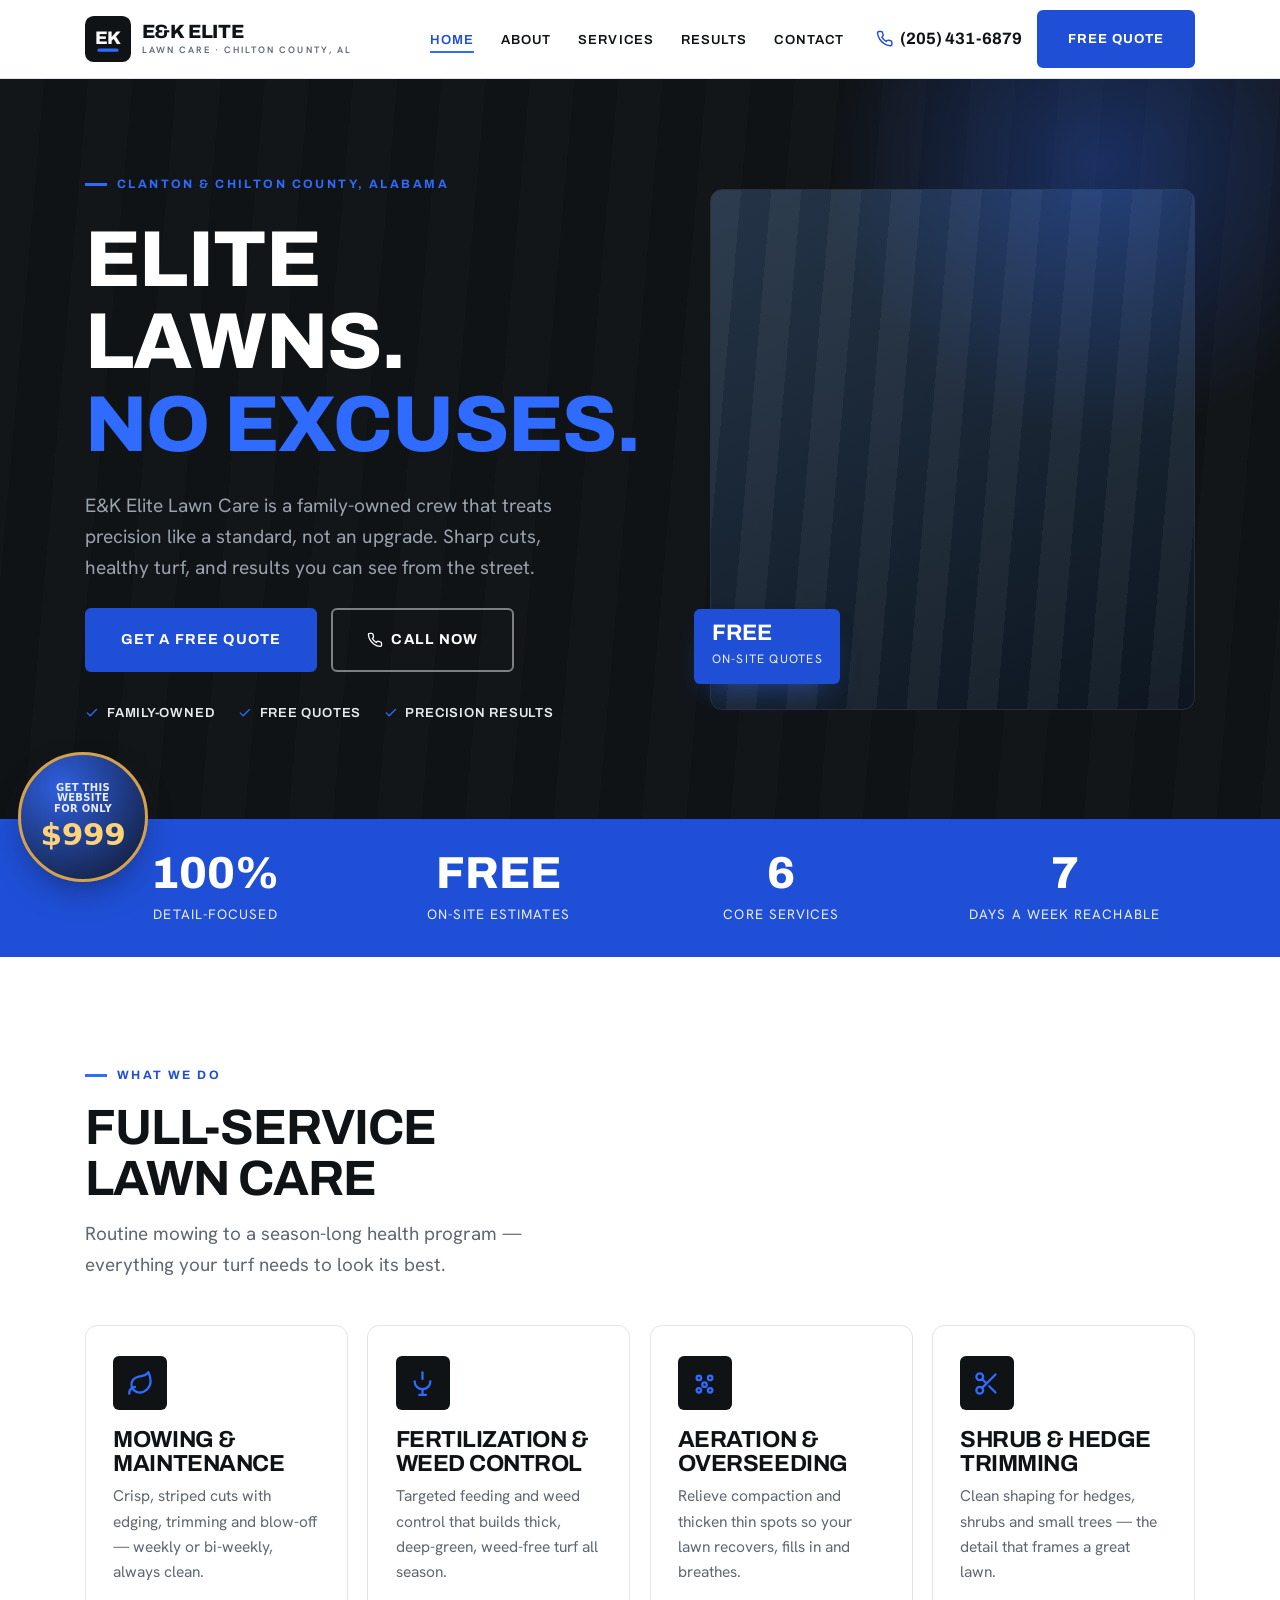
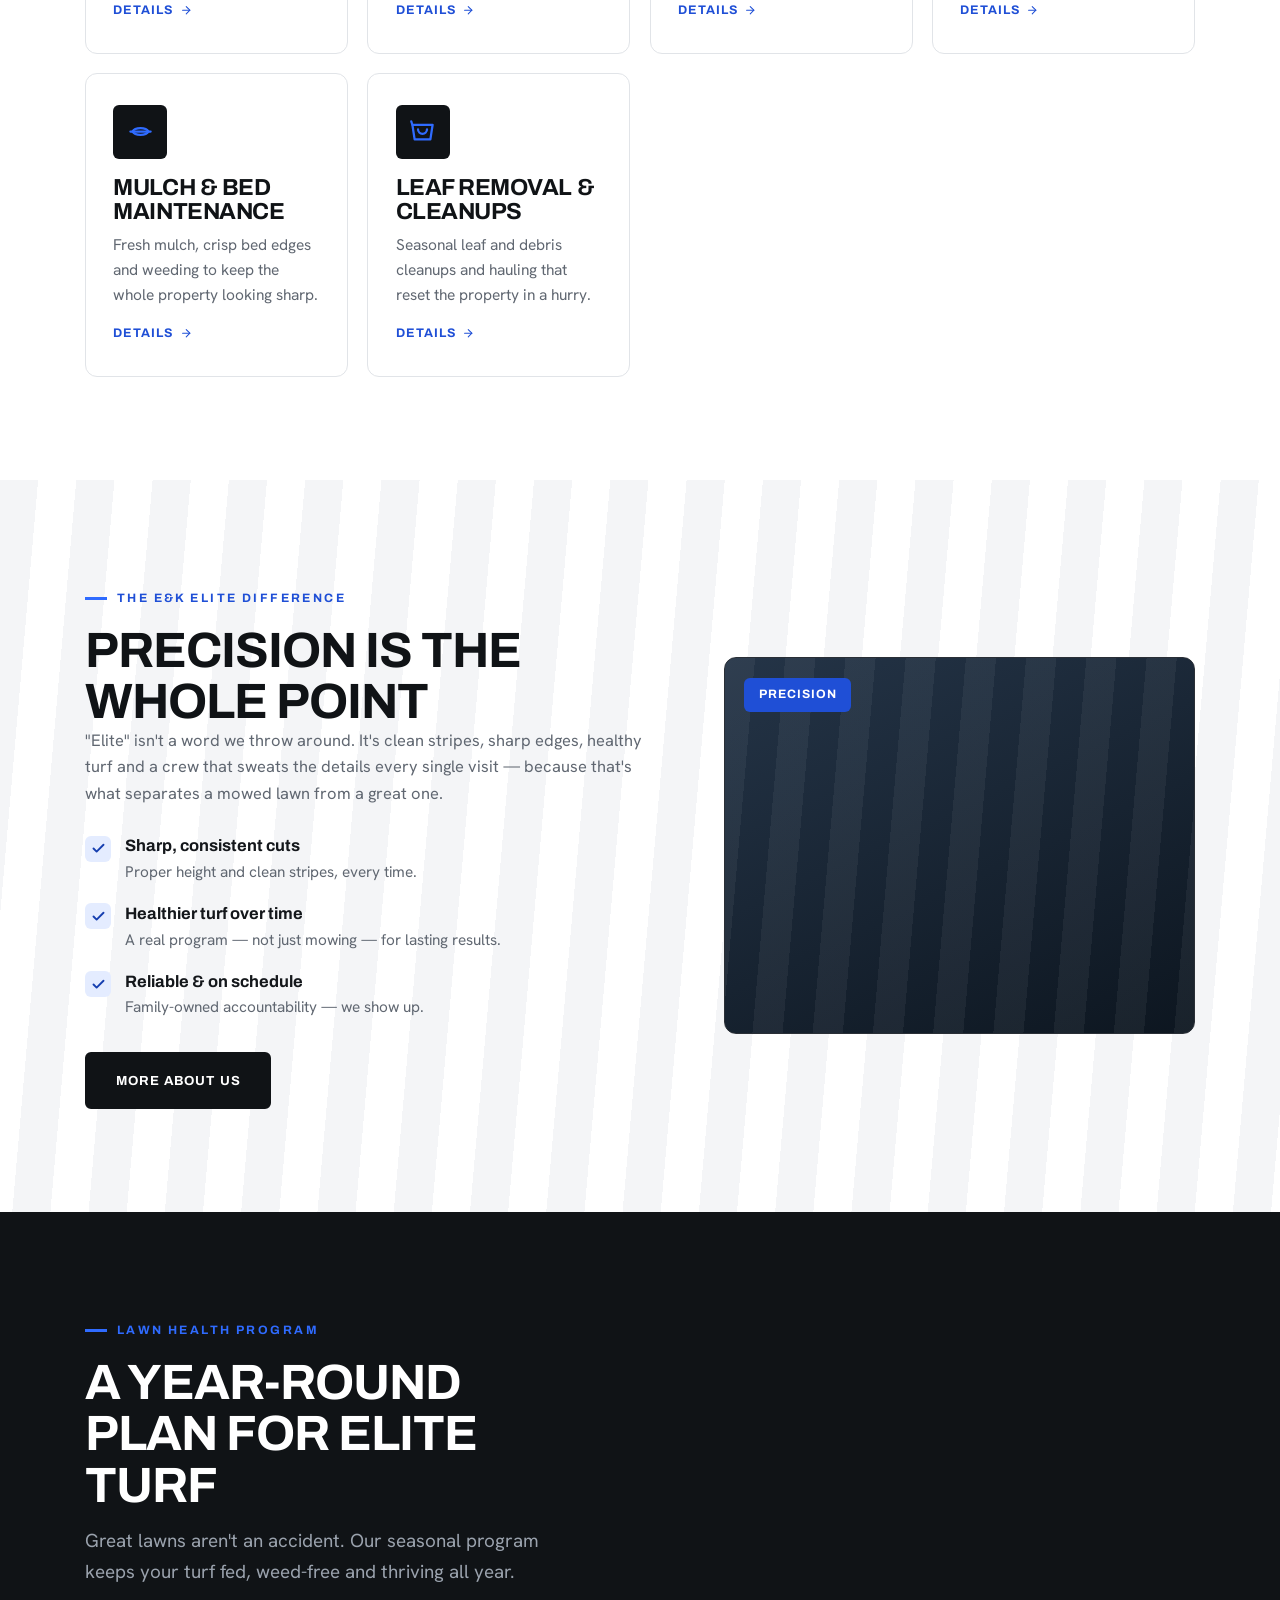
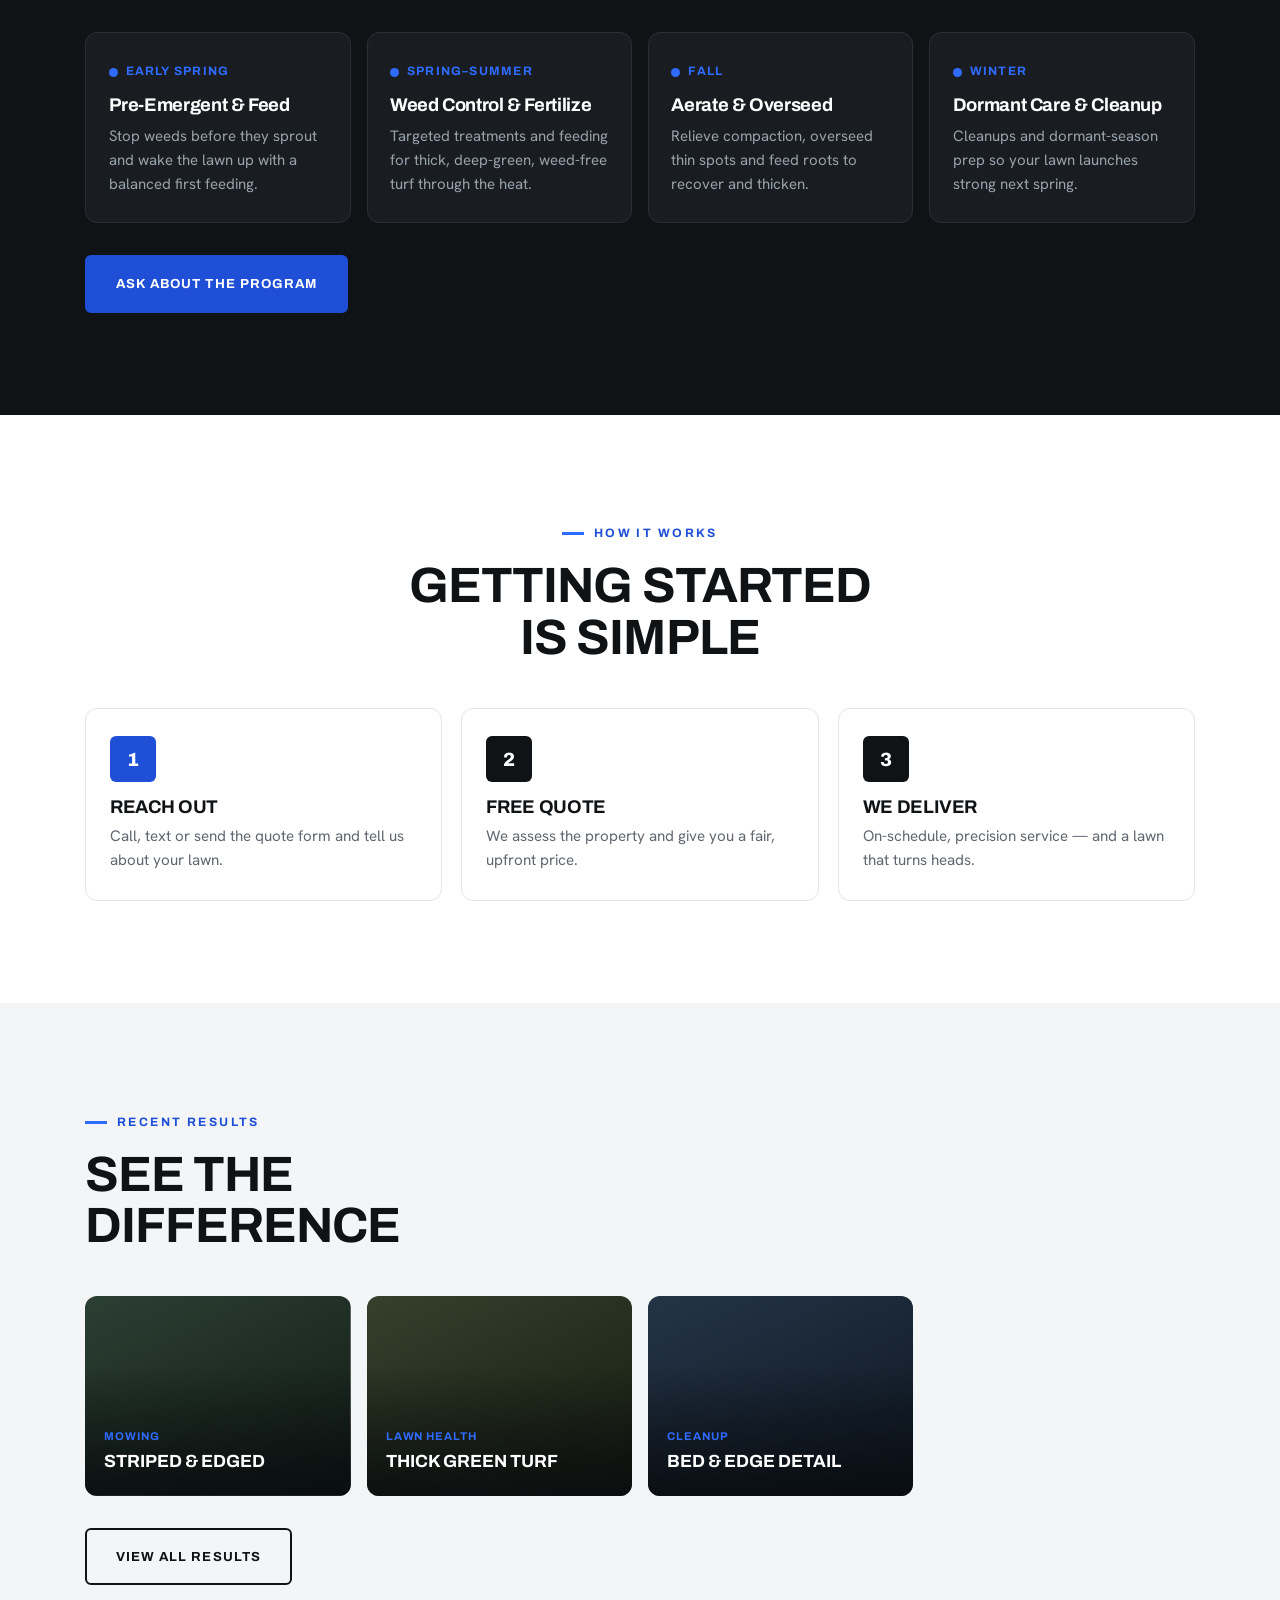
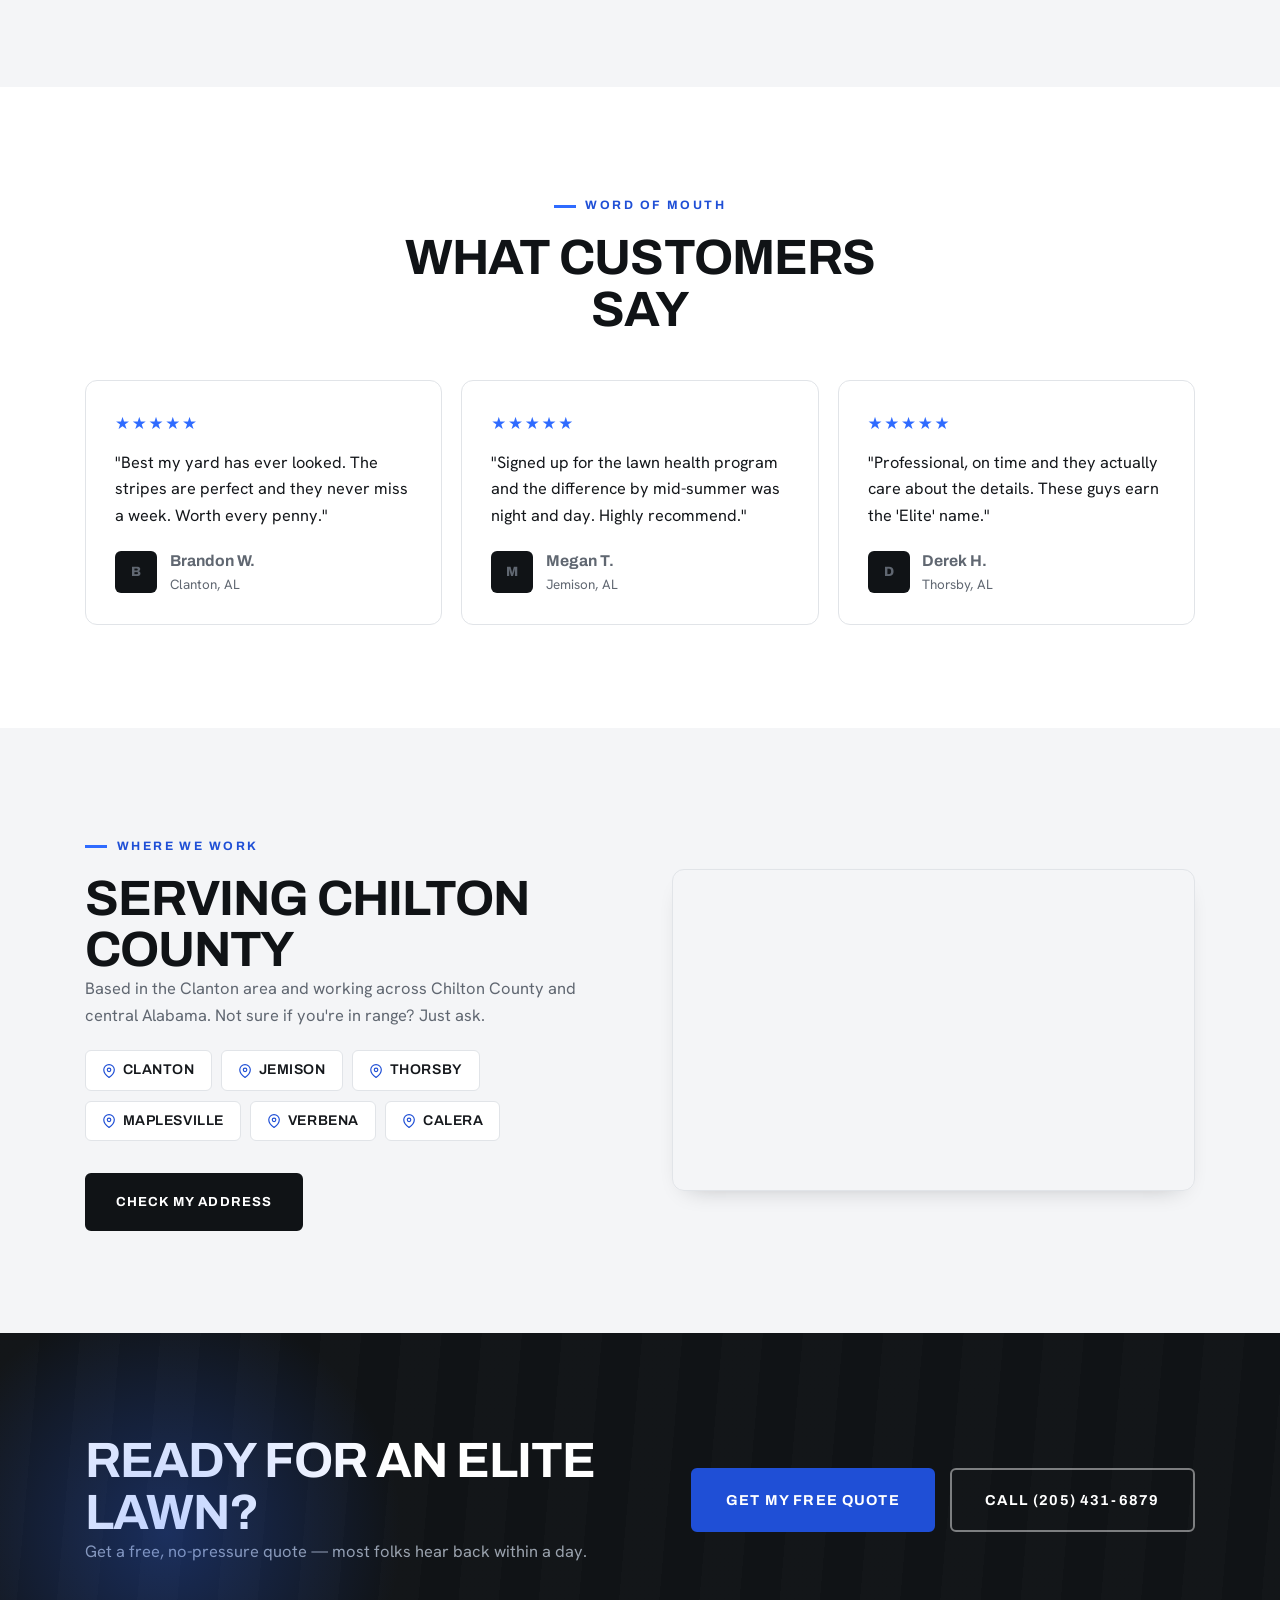
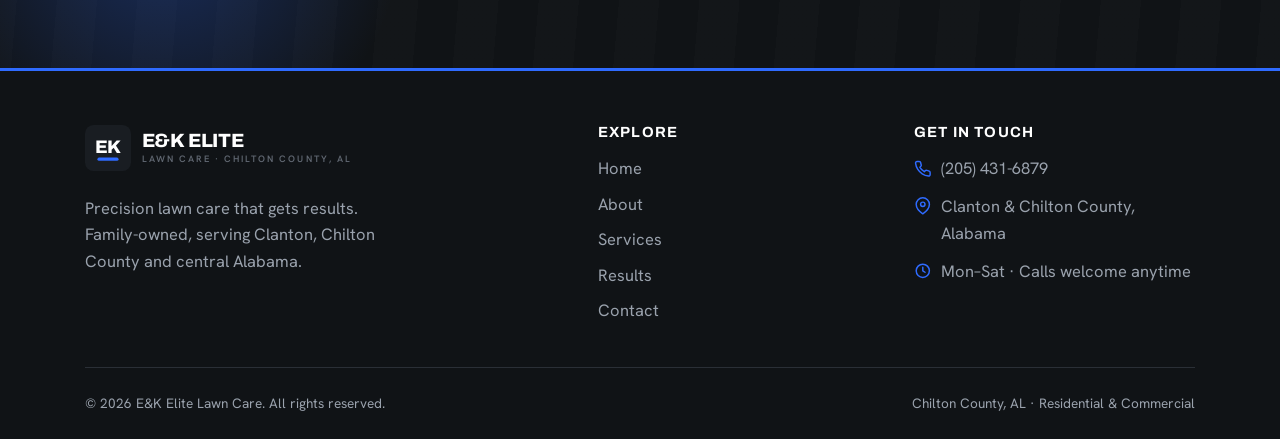
==== commit ee8c1b5c: "Add floating $999 Aurora upsell button (links to wizard) Co-Authored-By: Claude Opus 4.8 <noreply@an" ====
--- a/index.html
+++ b/index.html
@@ -348,5 +348,20 @@
   </nav>
 
   <script src="js/main.js" defer></script>
+
+  <!-- aurora-cta : agency upsell button -->
+  <a class="aurora-cta" href="https://auroraadv.co/?tab=wizard" target="_blank" rel="noopener" aria-label="Get this website for only $999 — built by Aurora">
+    <span class="aurora-cta__top">Get this website<br>for only</span>
+    <span class="aurora-cta__price">$999</span>
+  </a>
+  <style>
+  .aurora-cta{position:fixed;left:18px;bottom:18px;z-index:58;width:130px;height:130px;border-radius:50%;display:flex;flex-direction:column;align-items:center;justify-content:center;text-align:center;gap:3px;padding:8px;background:radial-gradient(circle at 32% 26%,#2f5fe0,#0f172a);color:#fff;text-decoration:none;border:3px solid #d4a24c;box-shadow:0 14px 32px -10px rgba(15,23,42,.55);font-family:system-ui,-apple-system,"Segoe UI",Roboto,sans-serif;line-height:1.08;transition:transform .2s ease,box-shadow .2s ease;}
+  .aurora-cta:hover{transform:translateY(-3px) scale(1.05);box-shadow:0 20px 40px -10px rgba(15,23,42,.6);}
+  .aurora-cta:focus-visible{outline:3px solid #d4a24c;outline-offset:3px;}
+  .aurora-cta__top{font-size:10px;font-weight:700;letter-spacing:.03em;text-transform:uppercase;color:#e8edf7;}
+  .aurora-cta__price{font-size:31px;font-weight:800;color:#ffd479;letter-spacing:-.01em;}
+  @media (max-width:760px){.aurora-cta{width:106px;height:106px;left:12px;bottom:68px;border-width:2px;}.aurora-cta__top{font-size:8.5px;}.aurora-cta__price{font-size:25px;}}
+  @media (prefers-reduced-motion:reduce){.aurora-cta{transition:none;}}
+  </style>
 </body>
 </html>
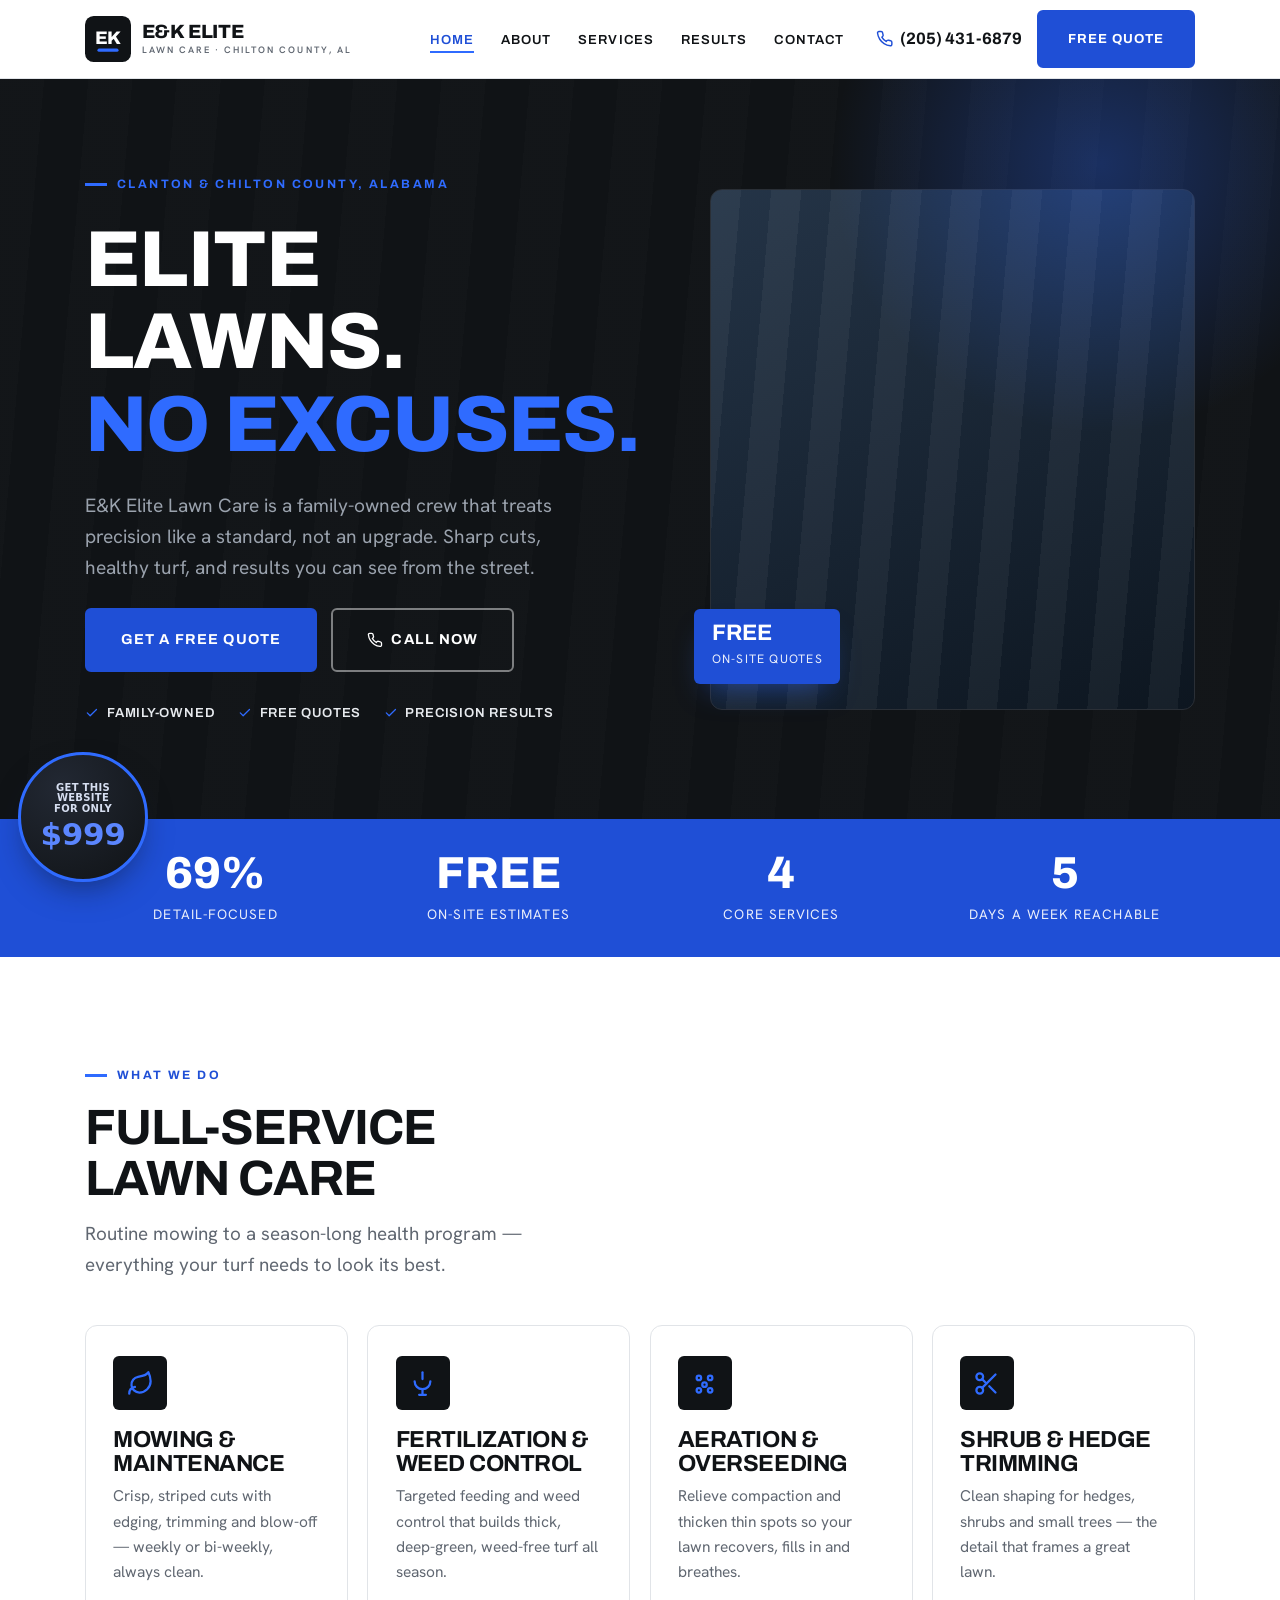
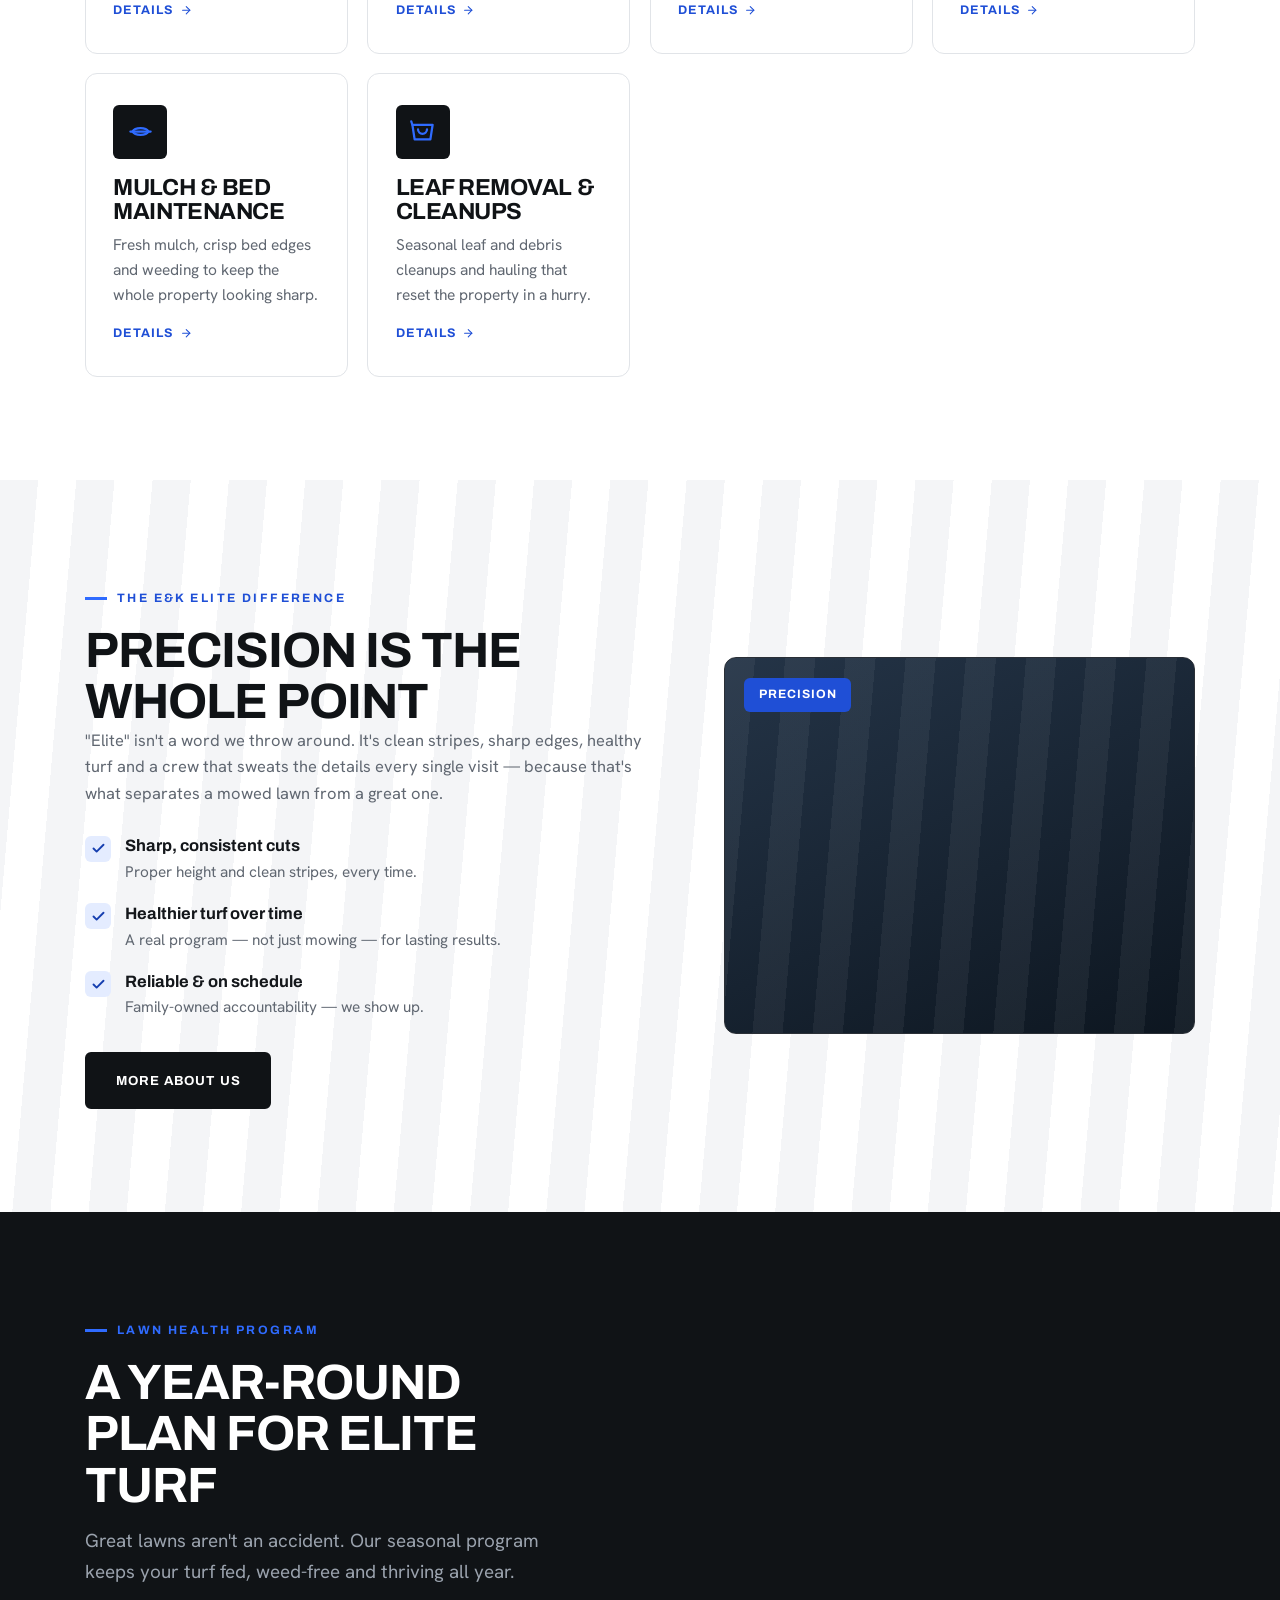
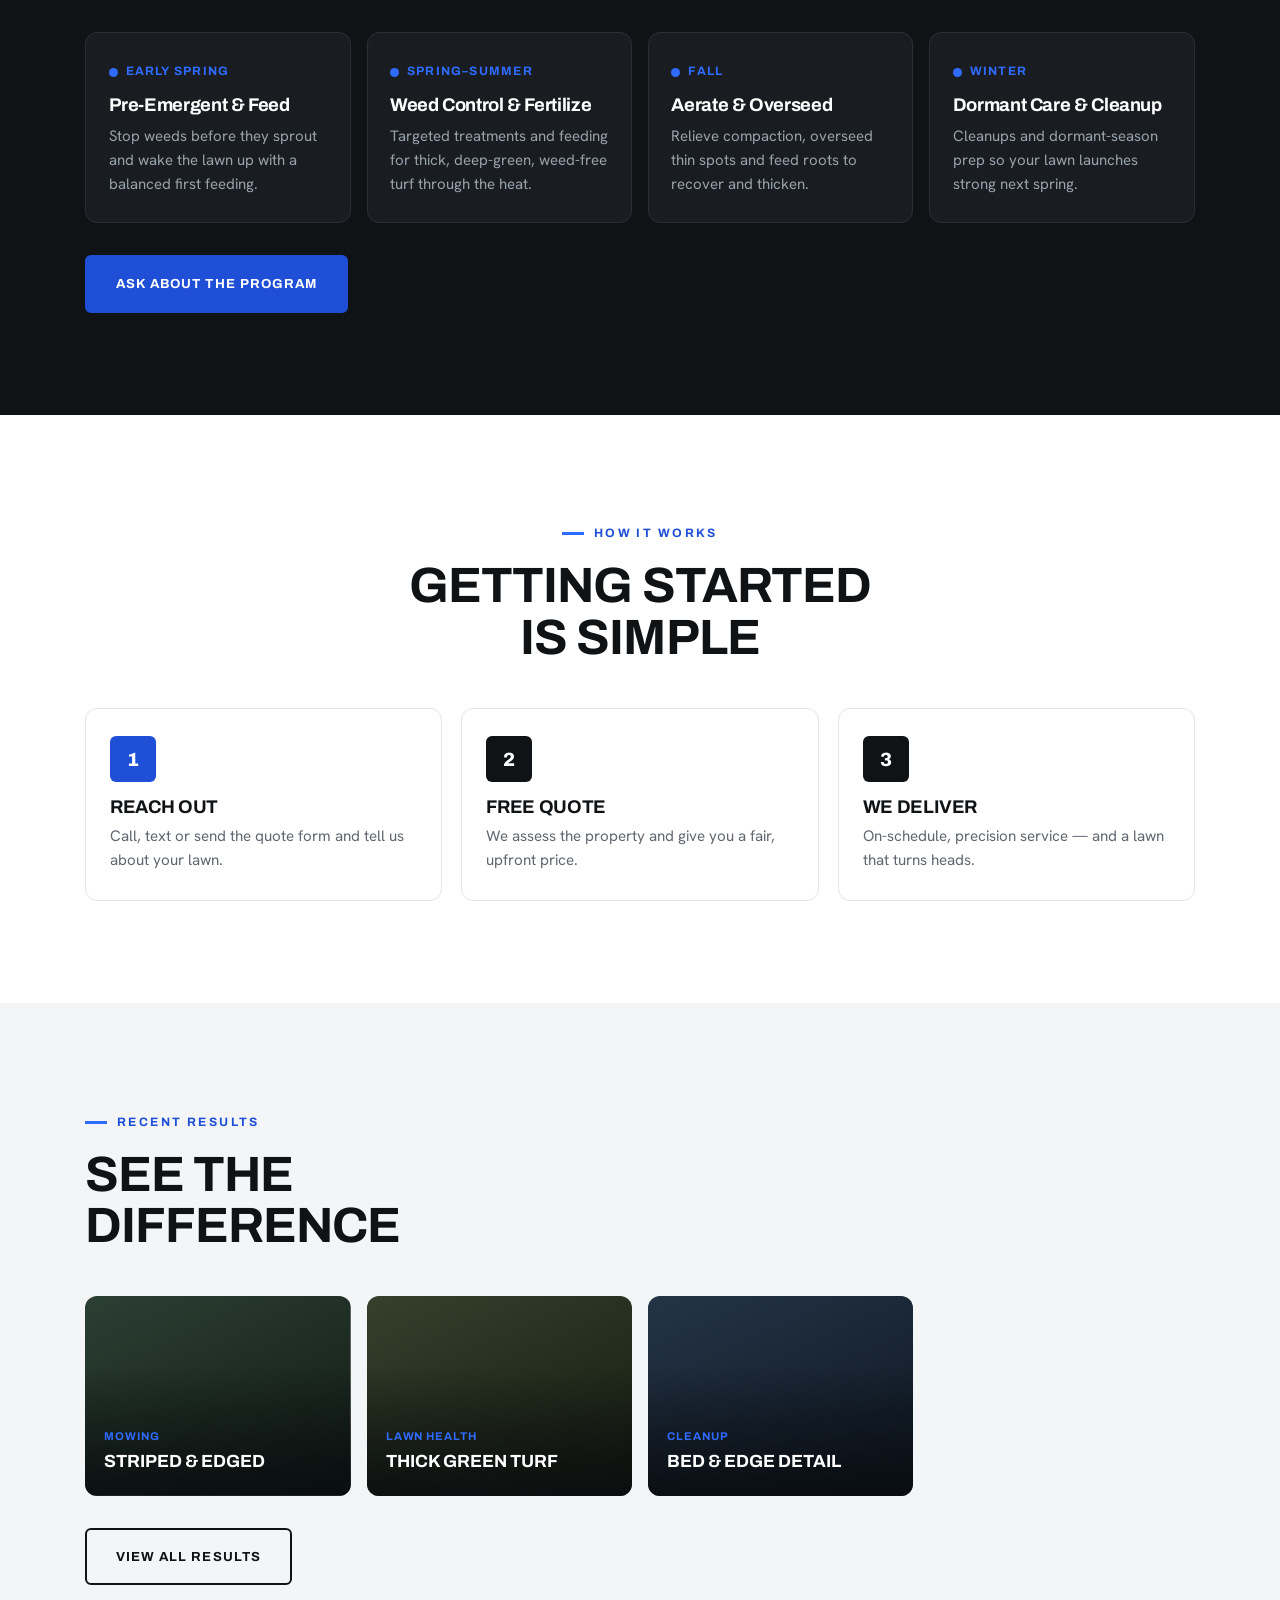
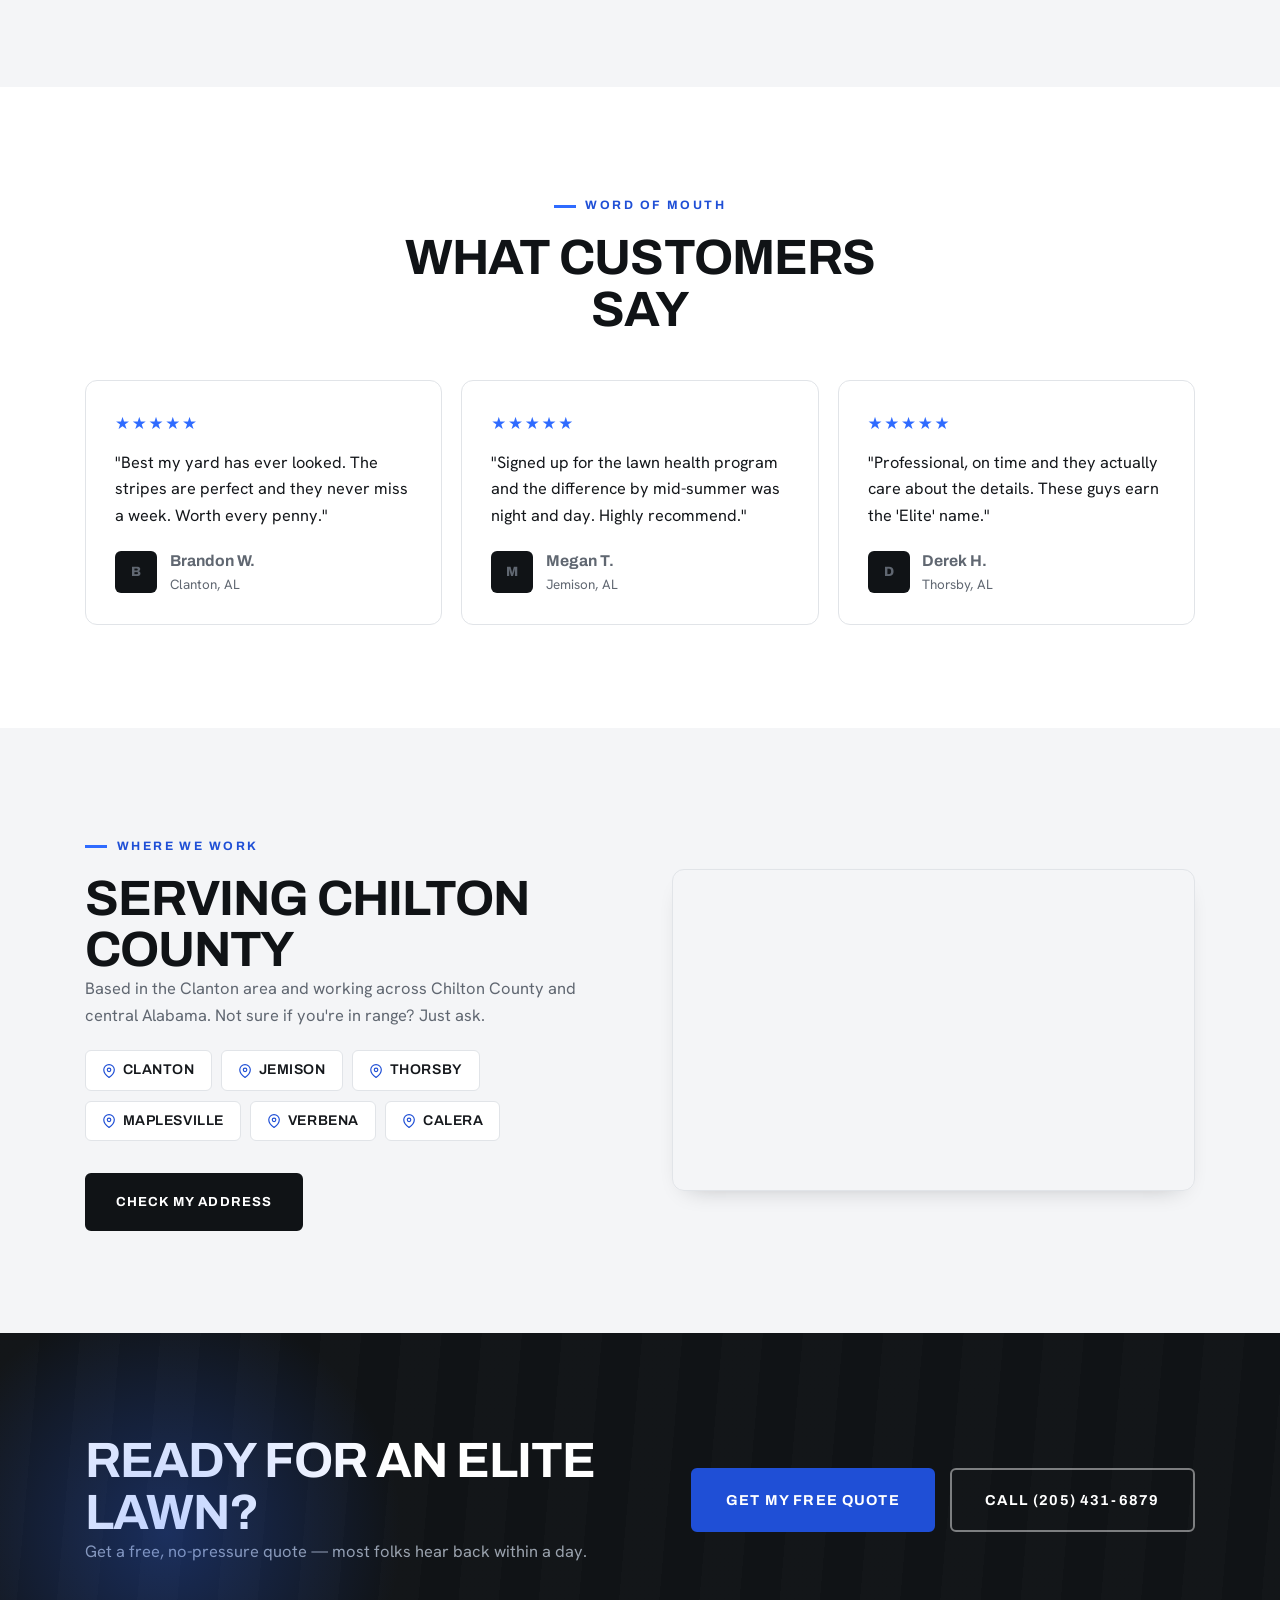
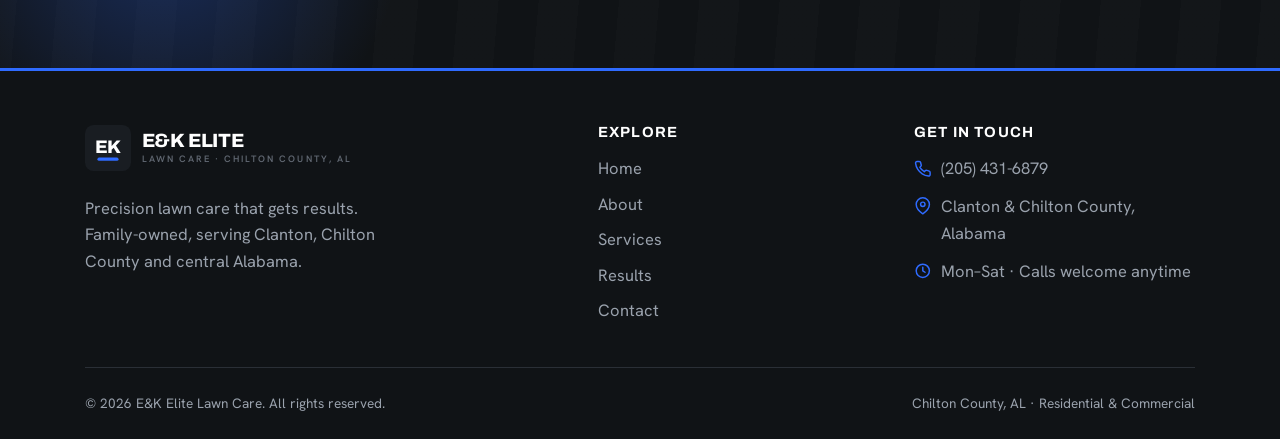
==== commit b0c8a10c: "Recolor $999 badge to match site palette Co-Authored-By: Claude Opus 4.8 <noreply@anthropic.com>" ====
--- a/index.html
+++ b/index.html
@@ -355,11 +355,11 @@
     <span class="aurora-cta__price">$999</span>
   </a>
   <style>
-  .aurora-cta{position:fixed;left:18px;bottom:18px;z-index:58;width:130px;height:130px;border-radius:50%;display:flex;flex-direction:column;align-items:center;justify-content:center;text-align:center;gap:3px;padding:8px;background:radial-gradient(circle at 32% 26%,#2f5fe0,#0f172a);color:#fff;text-decoration:none;border:3px solid #d4a24c;box-shadow:0 14px 32px -10px rgba(15,23,42,.55);font-family:system-ui,-apple-system,"Segoe UI",Roboto,sans-serif;line-height:1.08;transition:transform .2s ease,box-shadow .2s ease;}
+  .aurora-cta{position:fixed;left:18px;bottom:18px;z-index:58;width:130px;height:130px;border-radius:50%;display:flex;flex-direction:column;align-items:center;justify-content:center;text-align:center;gap:3px;padding:8px;background:radial-gradient(circle at 32% 26%,#222833,#101316);color:#fff;text-decoration:none;border:3px solid #2f6bff;box-shadow:0 14px 32px -10px rgba(15,23,42,.55);font-family:system-ui,-apple-system,"Segoe UI",Roboto,sans-serif;line-height:1.08;transition:transform .2s ease,box-shadow .2s ease;}
   .aurora-cta:hover{transform:translateY(-3px) scale(1.05);box-shadow:0 20px 40px -10px rgba(15,23,42,.6);}
-  .aurora-cta:focus-visible{outline:3px solid #d4a24c;outline-offset:3px;}
-  .aurora-cta__top{font-size:10px;font-weight:700;letter-spacing:.03em;text-transform:uppercase;color:#e8edf7;}
-  .aurora-cta__price{font-size:31px;font-weight:800;color:#ffd479;letter-spacing:-.01em;}
+  .aurora-cta:focus-visible{outline:3px solid #2f6bff;outline-offset:3px;}
+  .aurora-cta__top{font-size:10px;font-weight:700;letter-spacing:.03em;text-transform:uppercase;color:#d6def0;}
+  .aurora-cta__price{font-size:31px;font-weight:800;color:#5b86ff;letter-spacing:-.01em;}
   @media (max-width:760px){.aurora-cta{width:106px;height:106px;left:12px;bottom:68px;border-width:2px;}.aurora-cta__top{font-size:8.5px;}.aurora-cta__price{font-size:25px;}}
   @media (prefers-reduced-motion:reduce){.aurora-cta{transition:none;}}
   </style>
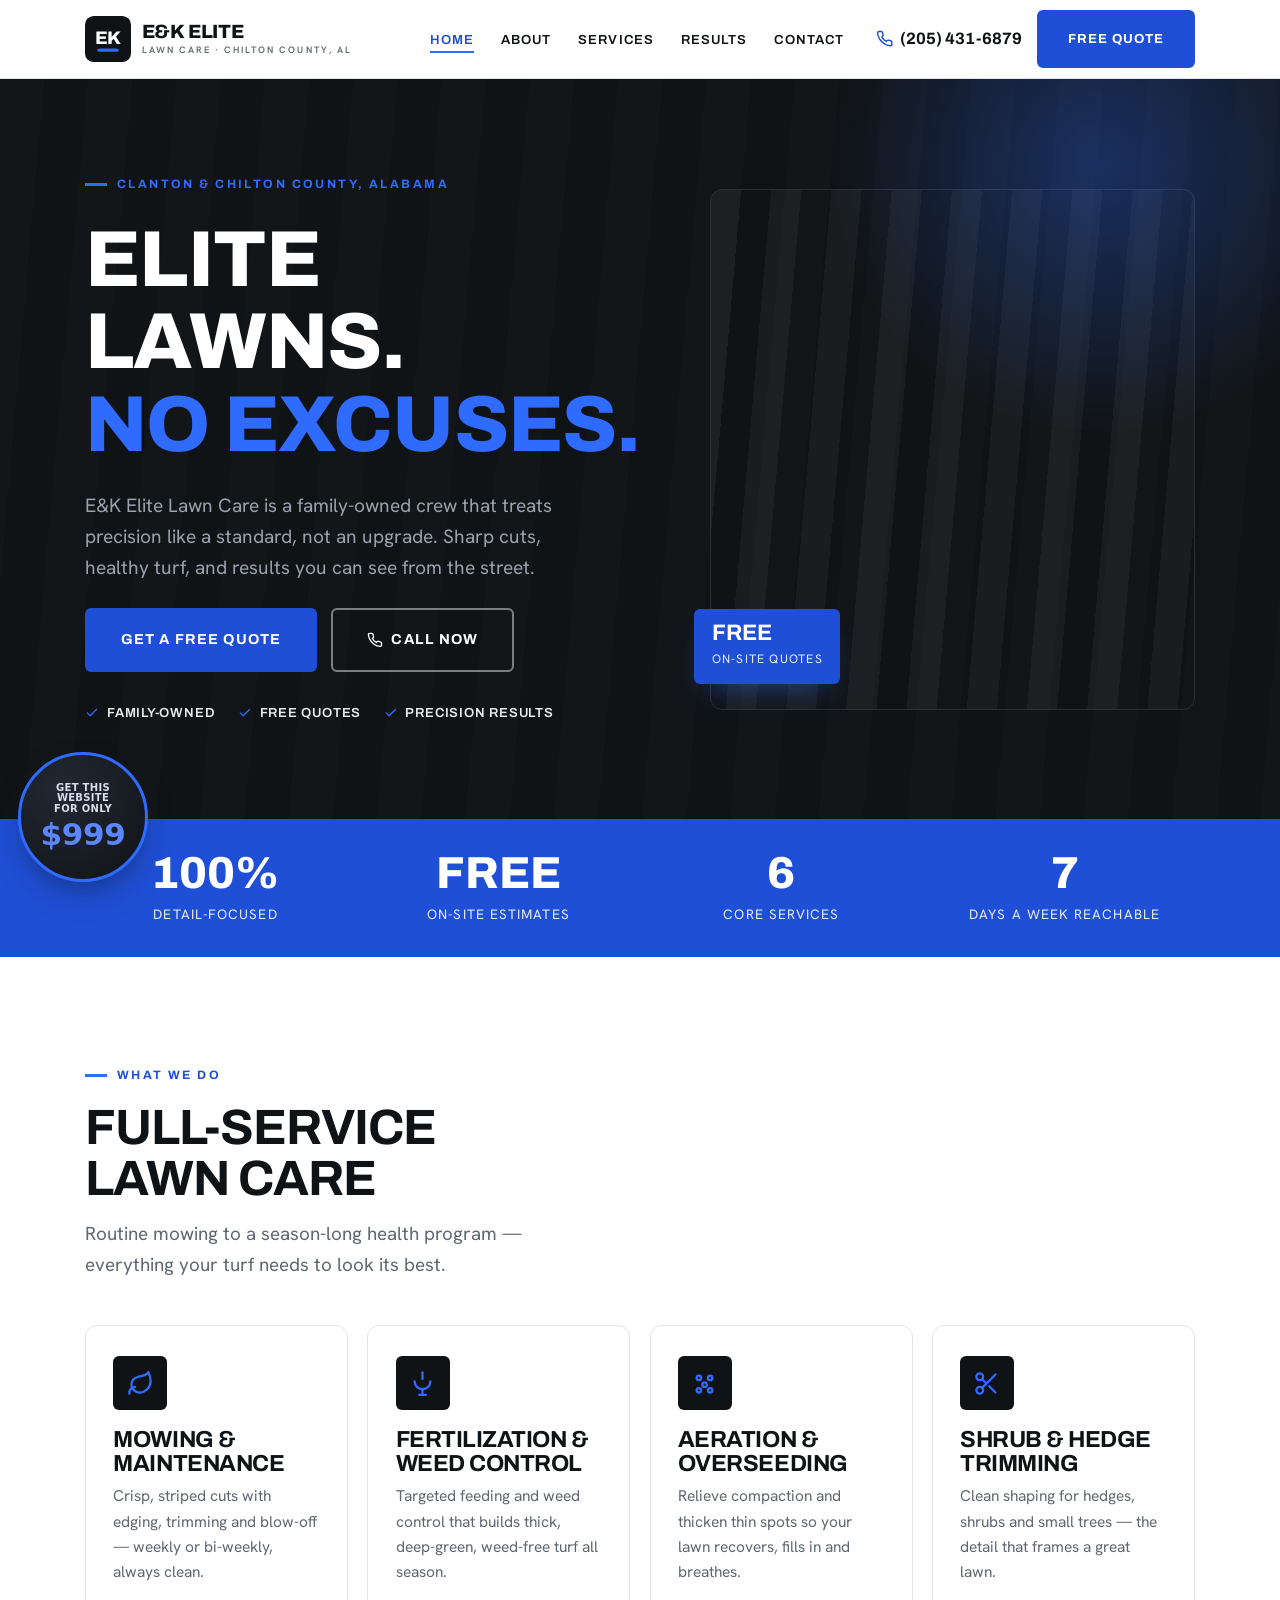
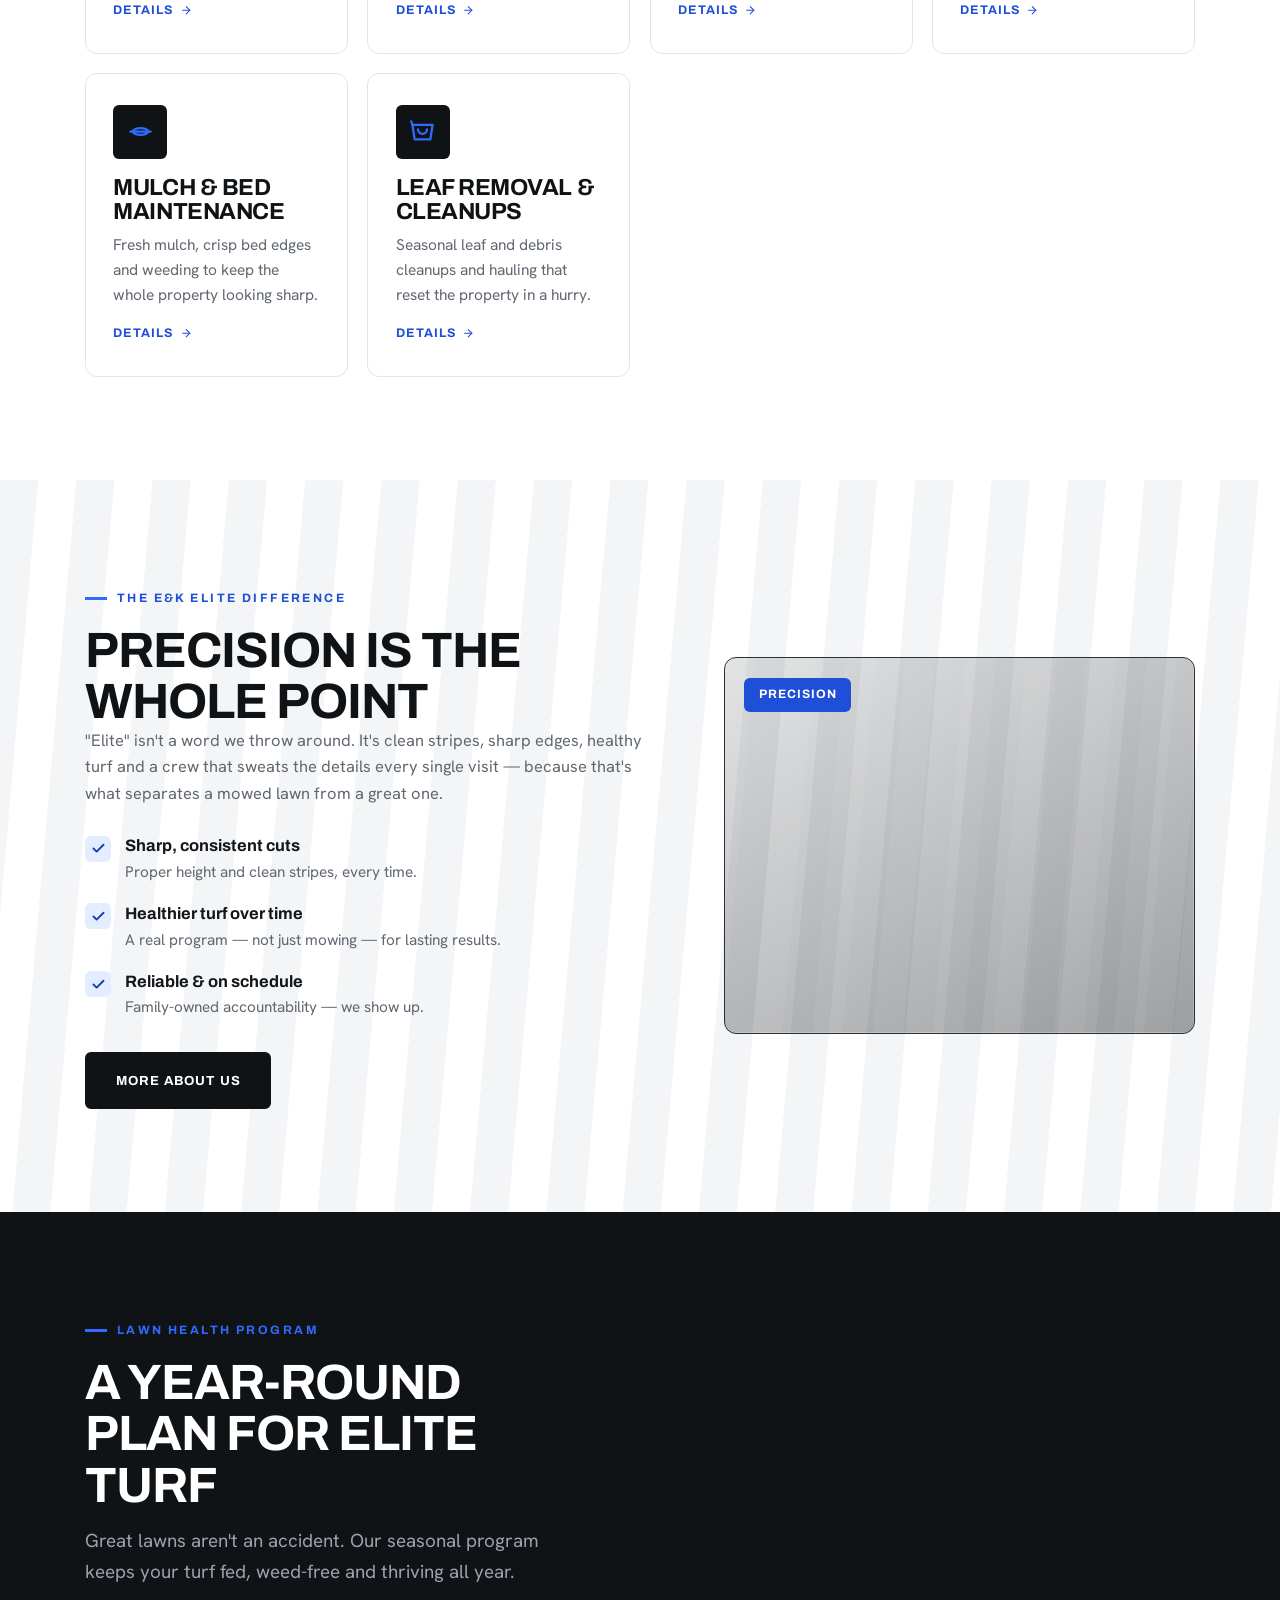
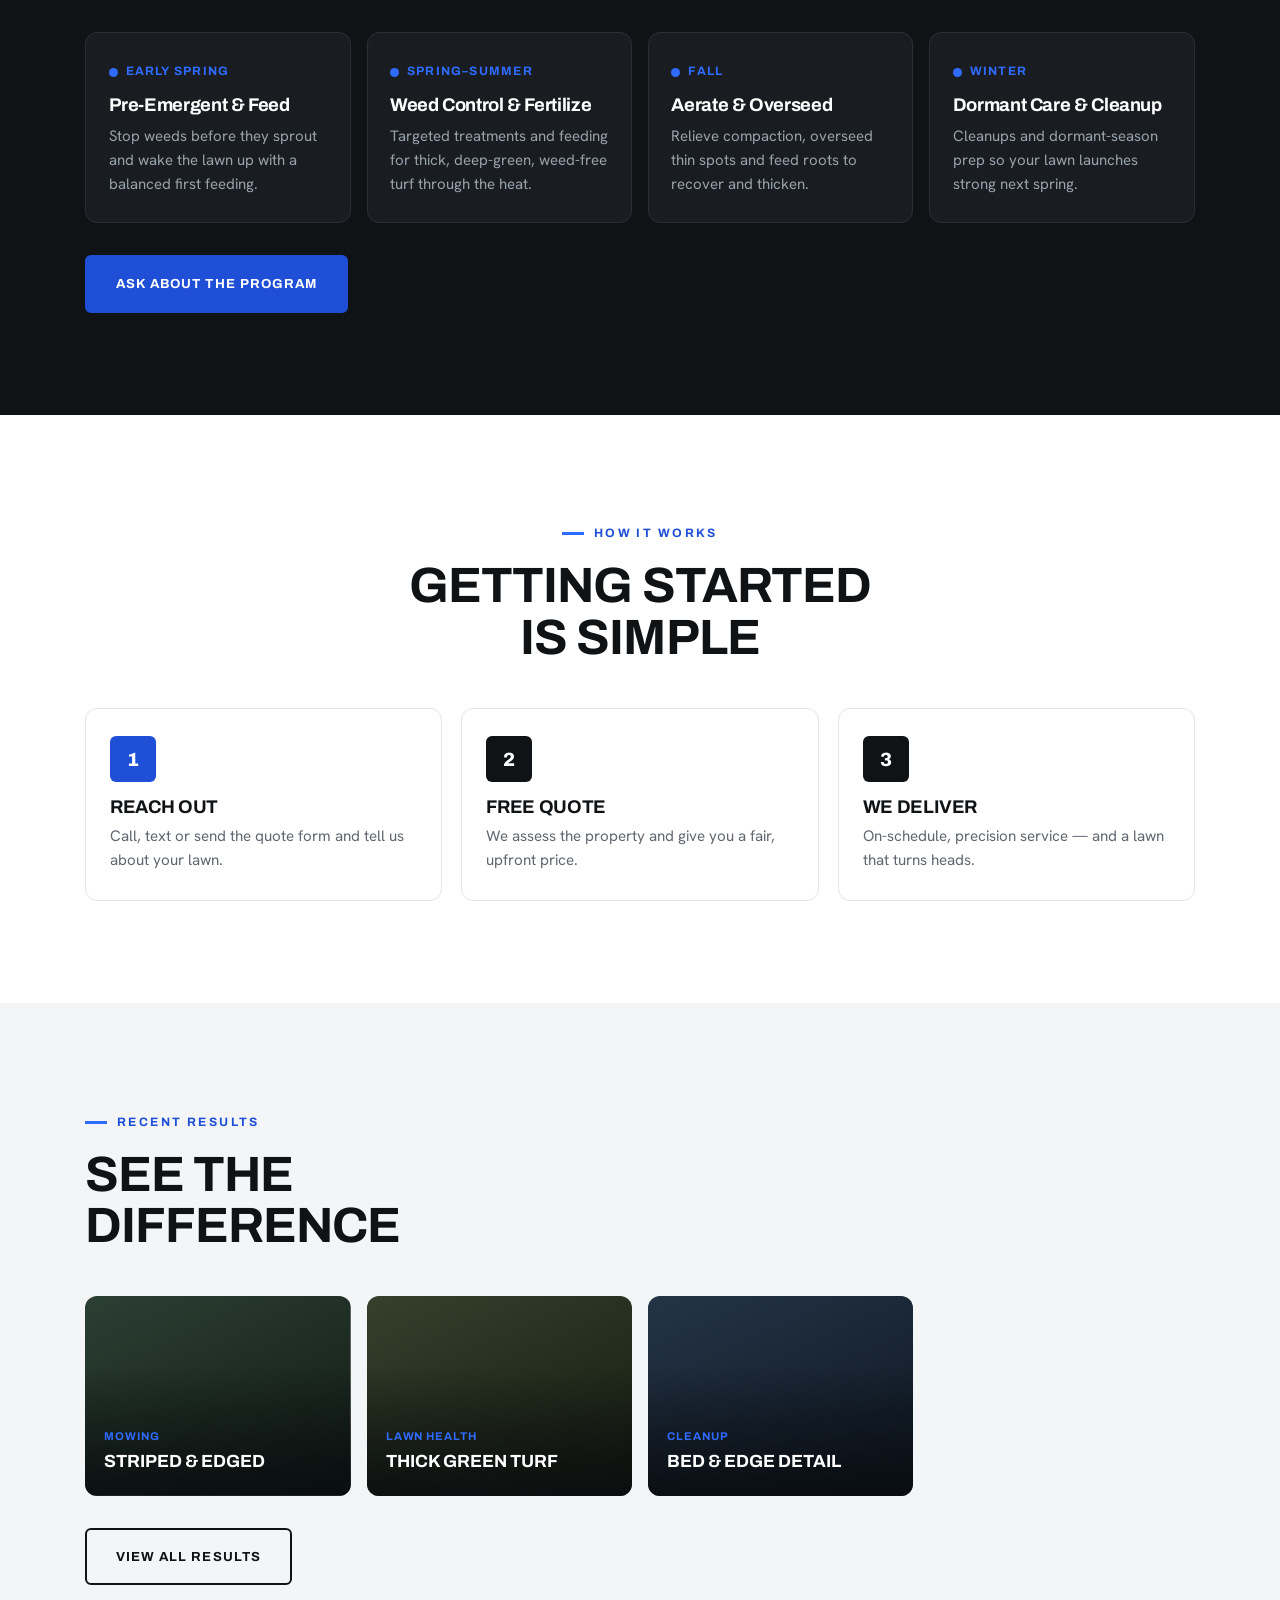
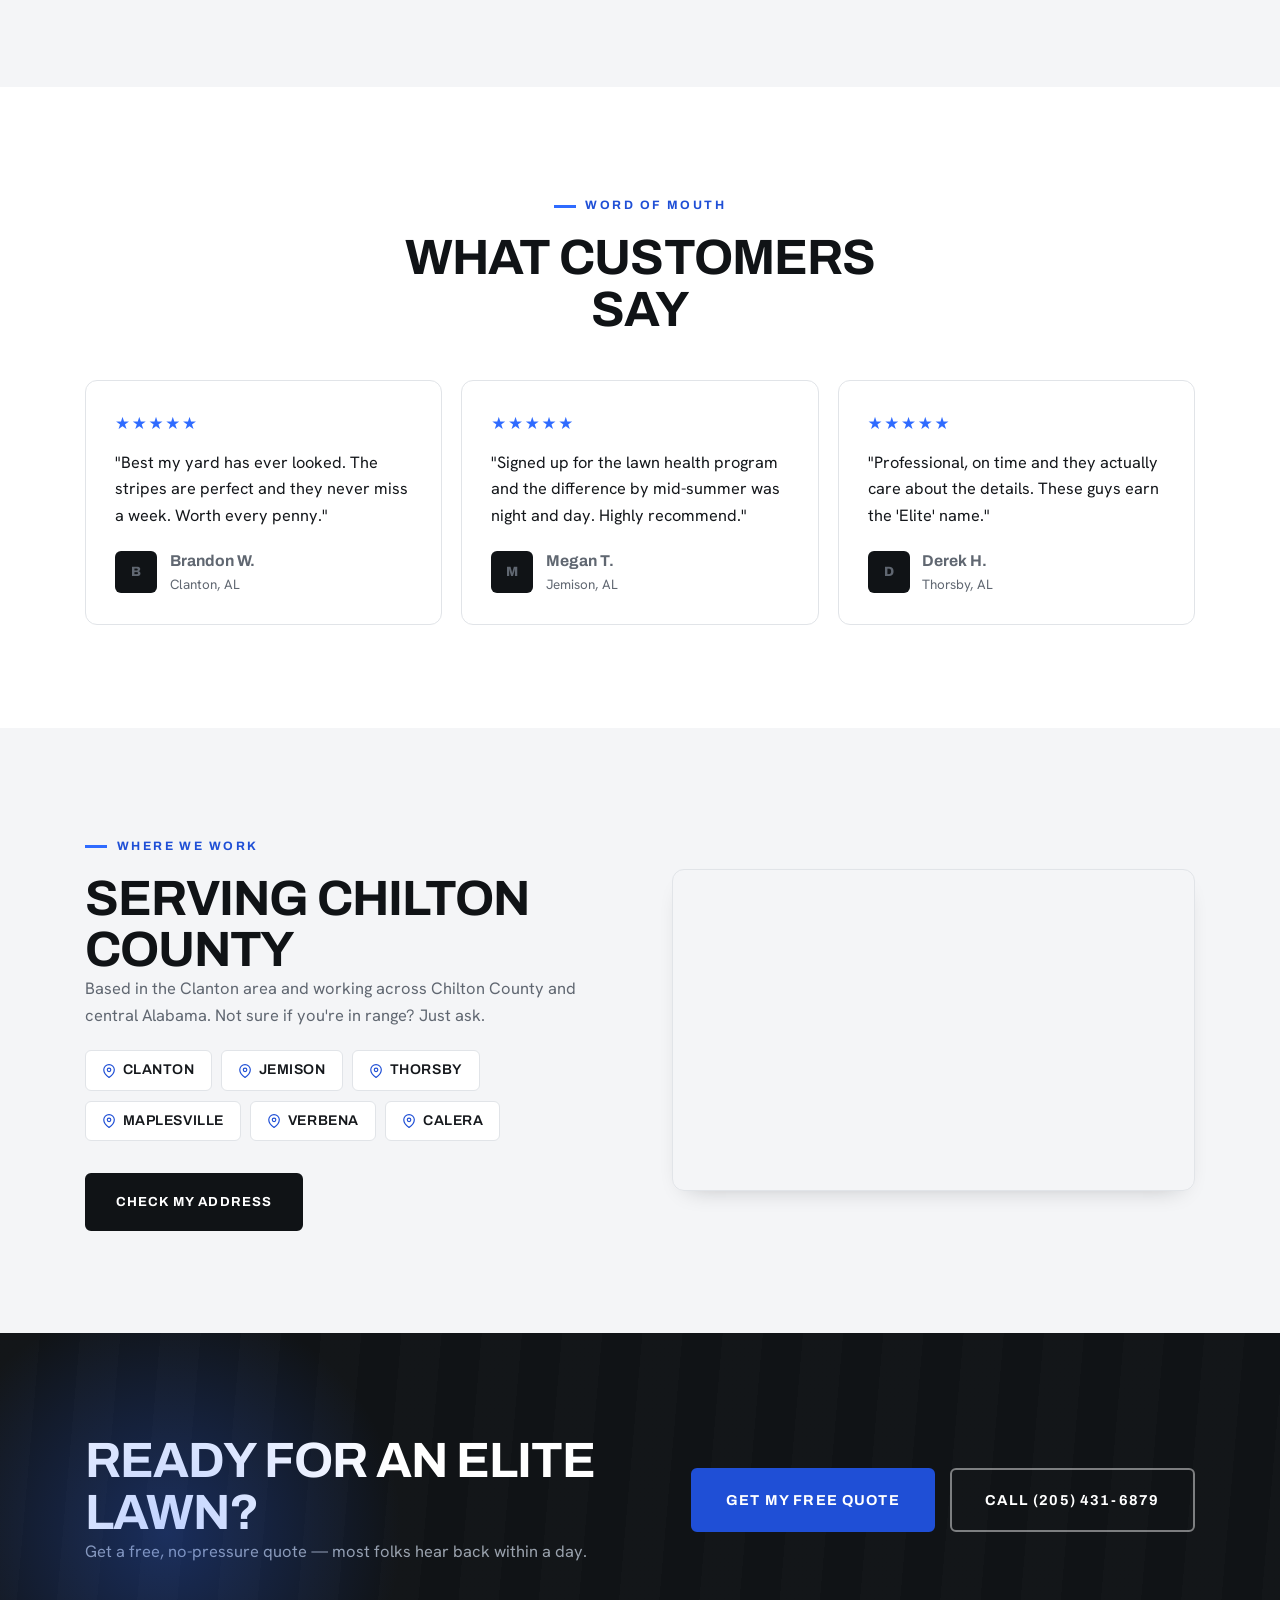
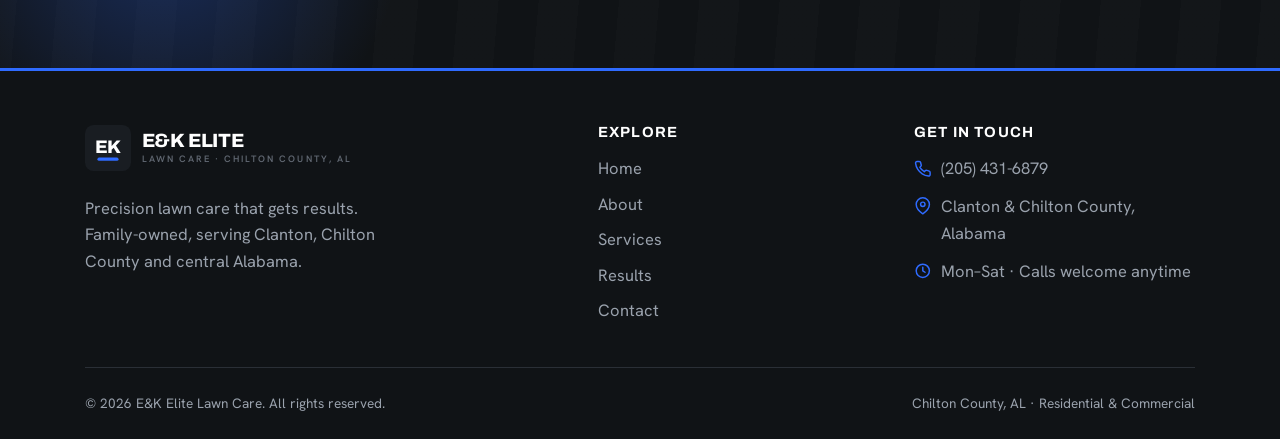
==== commit fc1ba1e1: "Add real lawn photography (hero, gallery by category, services, feature) Co-Authored-By: Claude Opus" ====
--- a/index.html
+++ b/index.html
@@ -174,7 +174,7 @@
           </ul>
           <a href="about.html" class="btn mt-2">More About Us</a>
         </div>
-        <div class="feature__media reveal" data-delay="1">
+        <div class="feature__media reveal" data-delay="1" style="background-image:linear-gradient(150deg,rgba(13,18,24,.12),rgba(13,18,24,.40)),url('https://images.unsplash.com/photo-1458245201577-fc8a130b8829?w=1200&q=70&auto=format&fit=crop');background-size:cover;background-position:center">
           <!-- Replace background with a real striped-lawn detail photo -->
           <span class="pill">Precision</span>
         </div>
--- a/css/style.css
+++ b/css/style.css
@@ -389,3 +389,10 @@
 .sr-only { position: absolute; width: 1px; height: 1px; padding: 0; margin: -1px; overflow: hidden; clip: rect(0,0,0,0); white-space: nowrap; border: 0; }
 .skip-link { position: absolute; left: .5rem; top: -3.5rem; background: var(--blue-600); color: #fff; padding: .6rem 1rem; border-radius: var(--radius); z-index: 100; font-family: var(--ff-display); font-weight: 700; text-transform: uppercase; transition: top .2s; }
 .skip-link:focus { top: .5rem; }
+
+/* ===== Real photography (Aurora) ===== */
+.hero__img{background-image:url('https://images.unsplash.com/photo-1628340981113-fe1949fe5cc0?w=1200&q=70&auto=format&fit=crop');background-size:cover;background-position:center;}
+.tile[data-cat="mowing"]{background-image:url('https://images.unsplash.com/photo-1458245201577-fc8a130b8829?w=1200&q=70&auto=format&fit=crop');background-size:cover;background-position:center;}
+.tile[data-cat="health"]{background-image:url('https://images.unsplash.com/photo-1628340981113-fe1949fe5cc0?w=1200&q=70&auto=format&fit=crop');background-size:cover;background-position:center;}
+.tile[data-cat="cleanup"]{background-image:url('https://images.unsplash.com/photo-1601989874863-e67a5a734f56?w=1200&q=70&auto=format&fit=crop');background-size:cover;background-position:center;}
+.tile[data-cat="beds"]{background-image:url('https://images.unsplash.com/photo-1628482283044-e5cc2f238de1?w=1200&q=70&auto=format&fit=crop');background-size:cover;background-position:center;}
